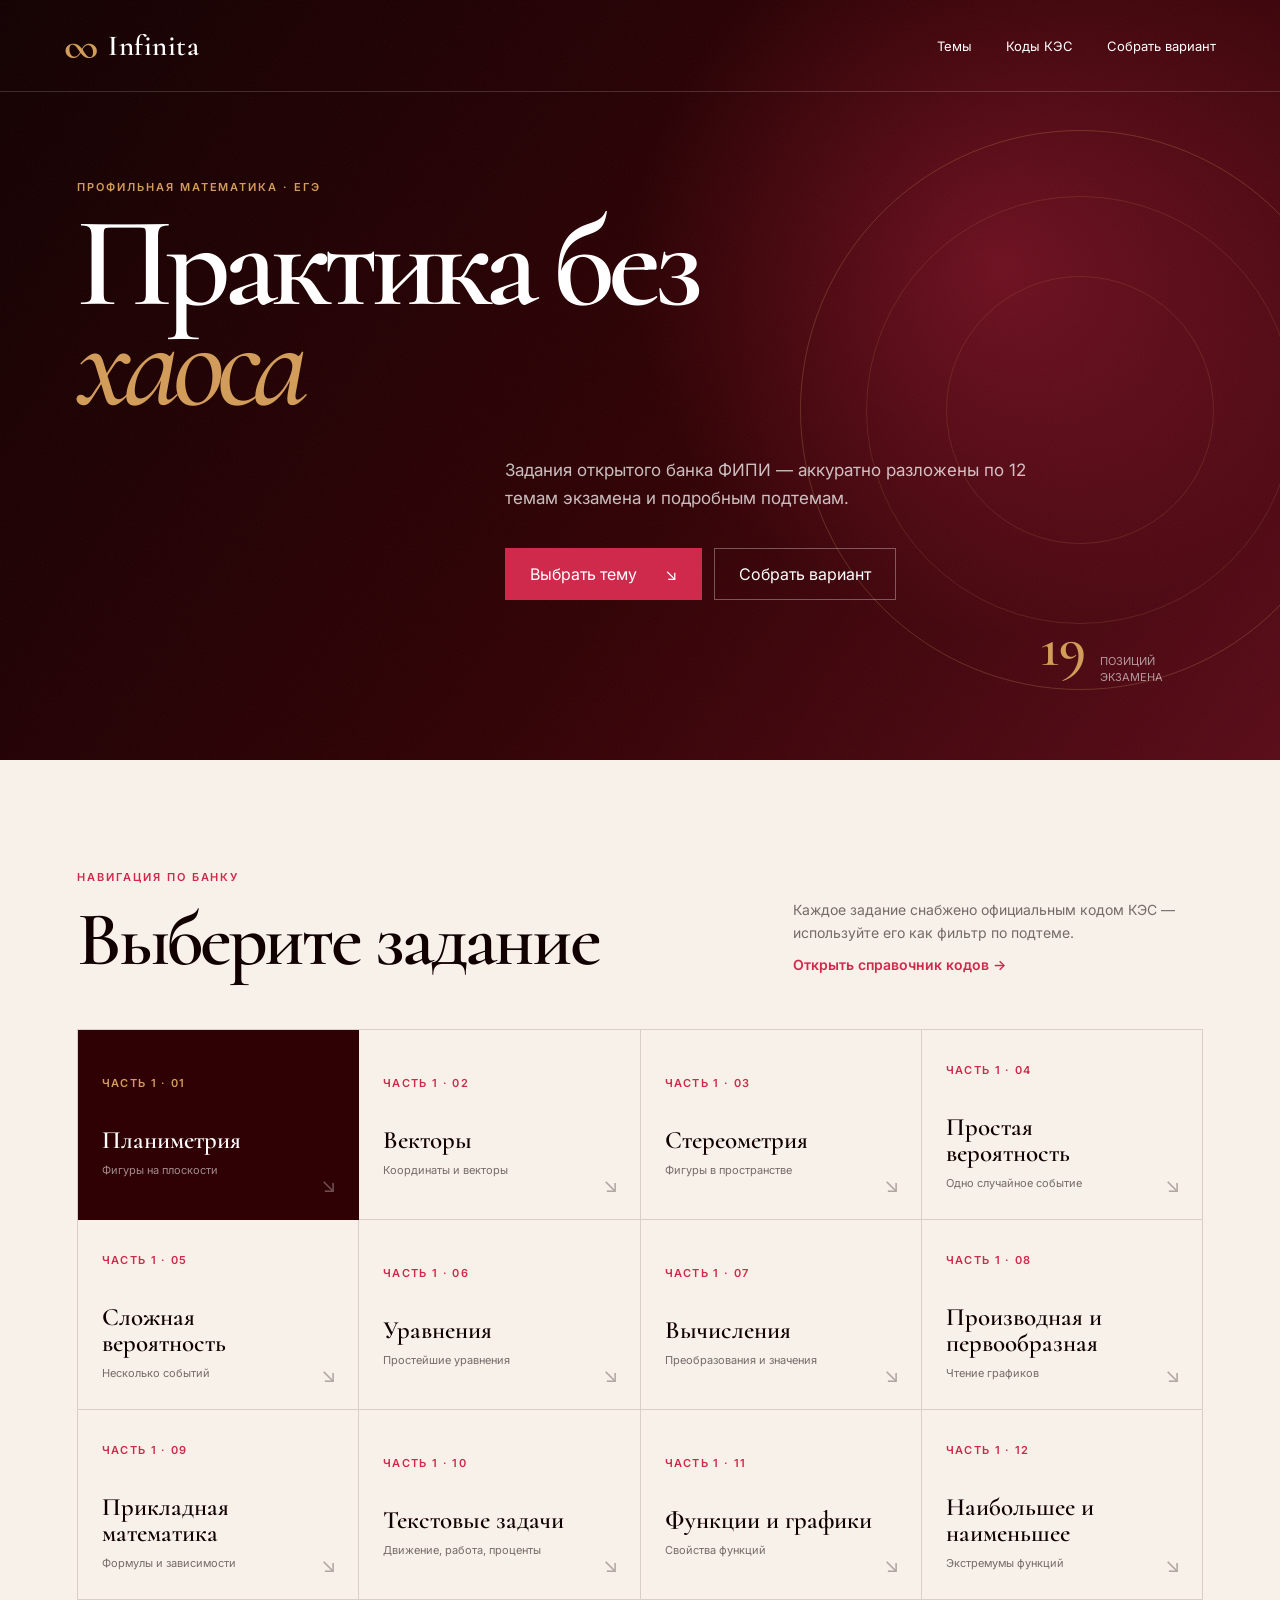
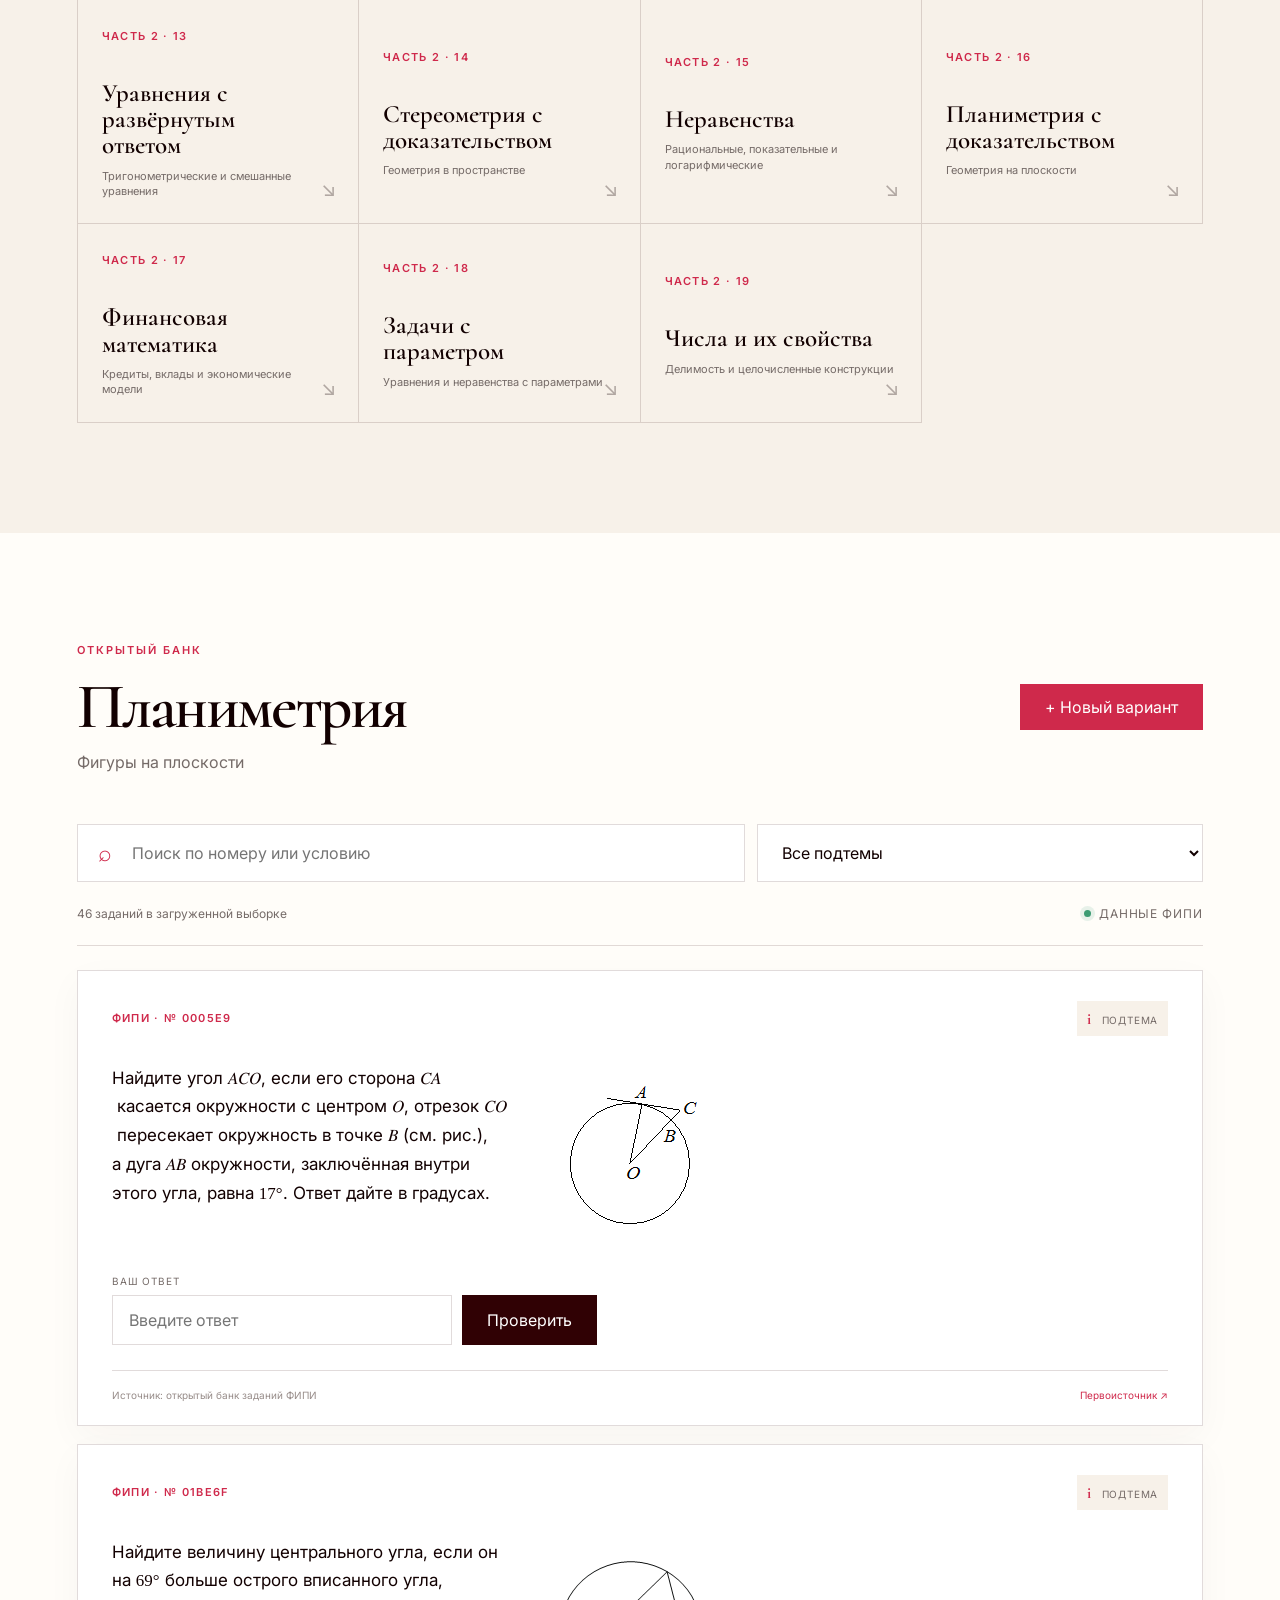
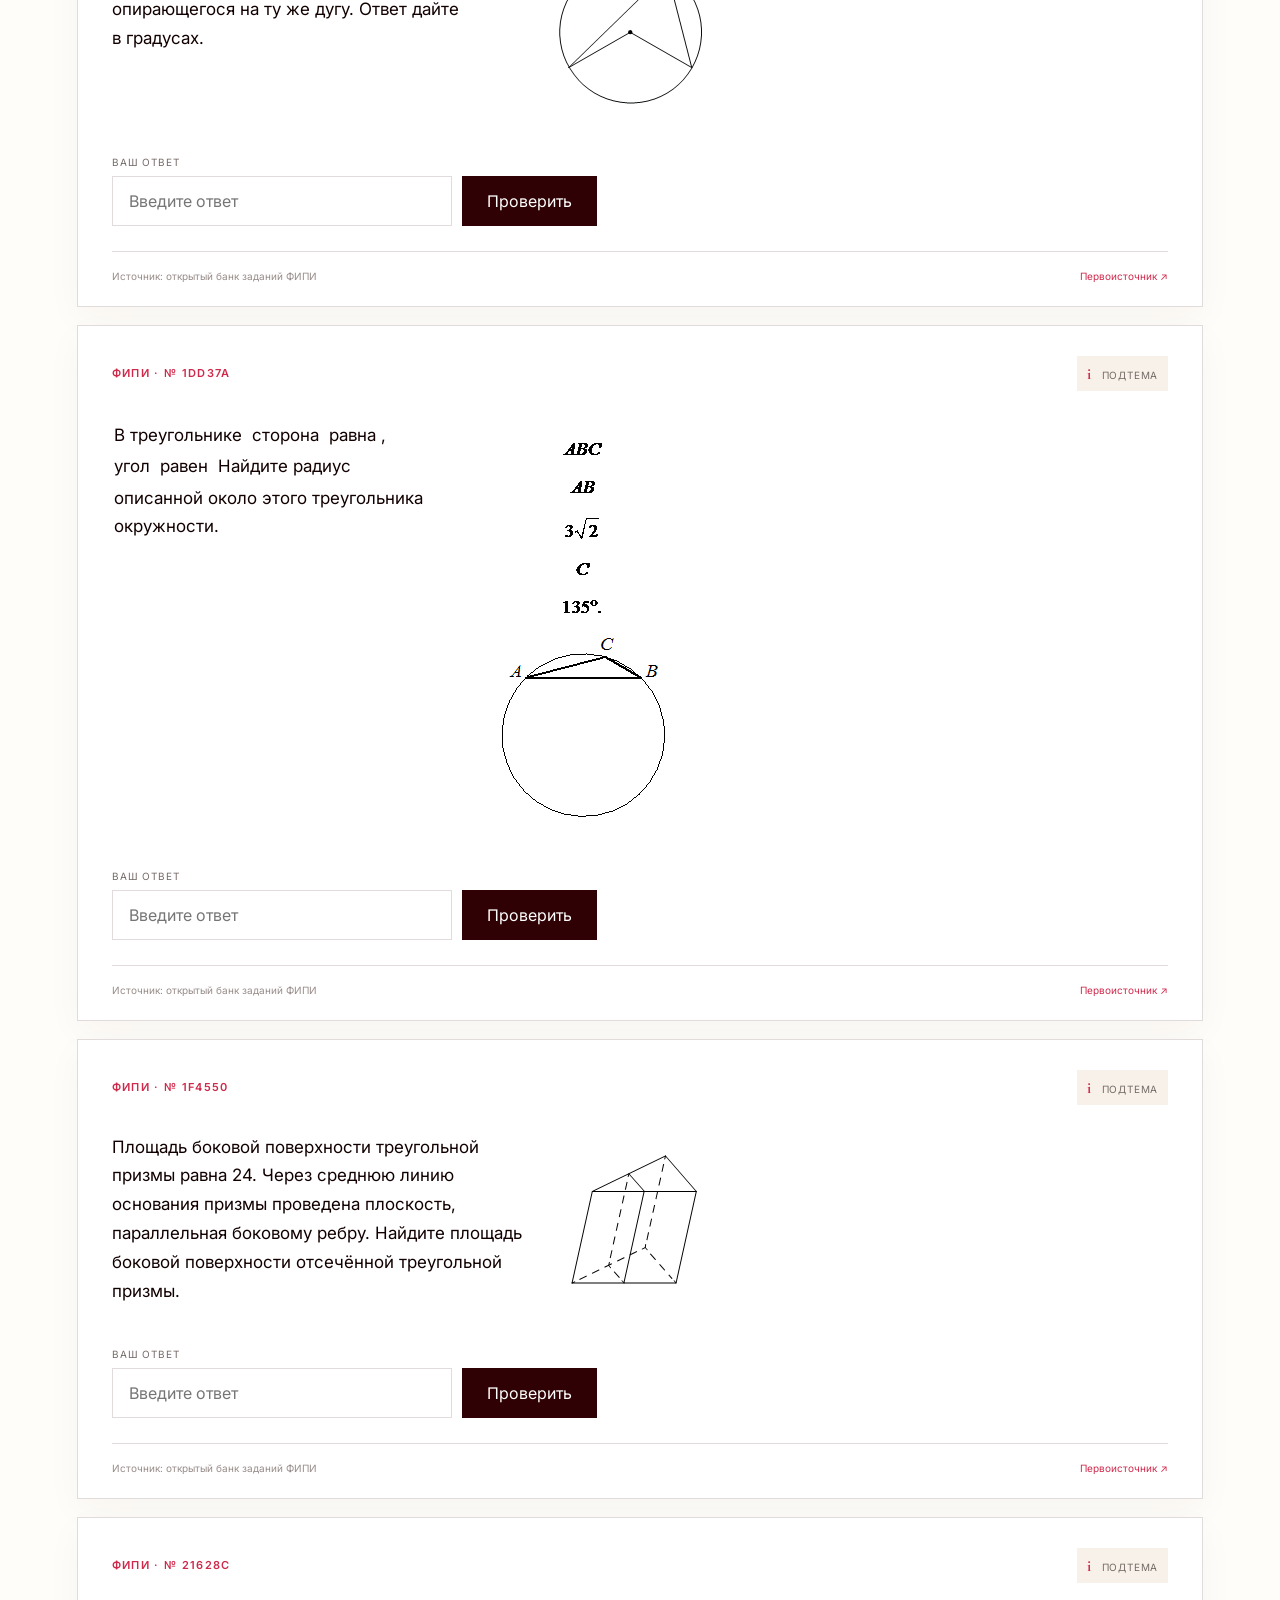
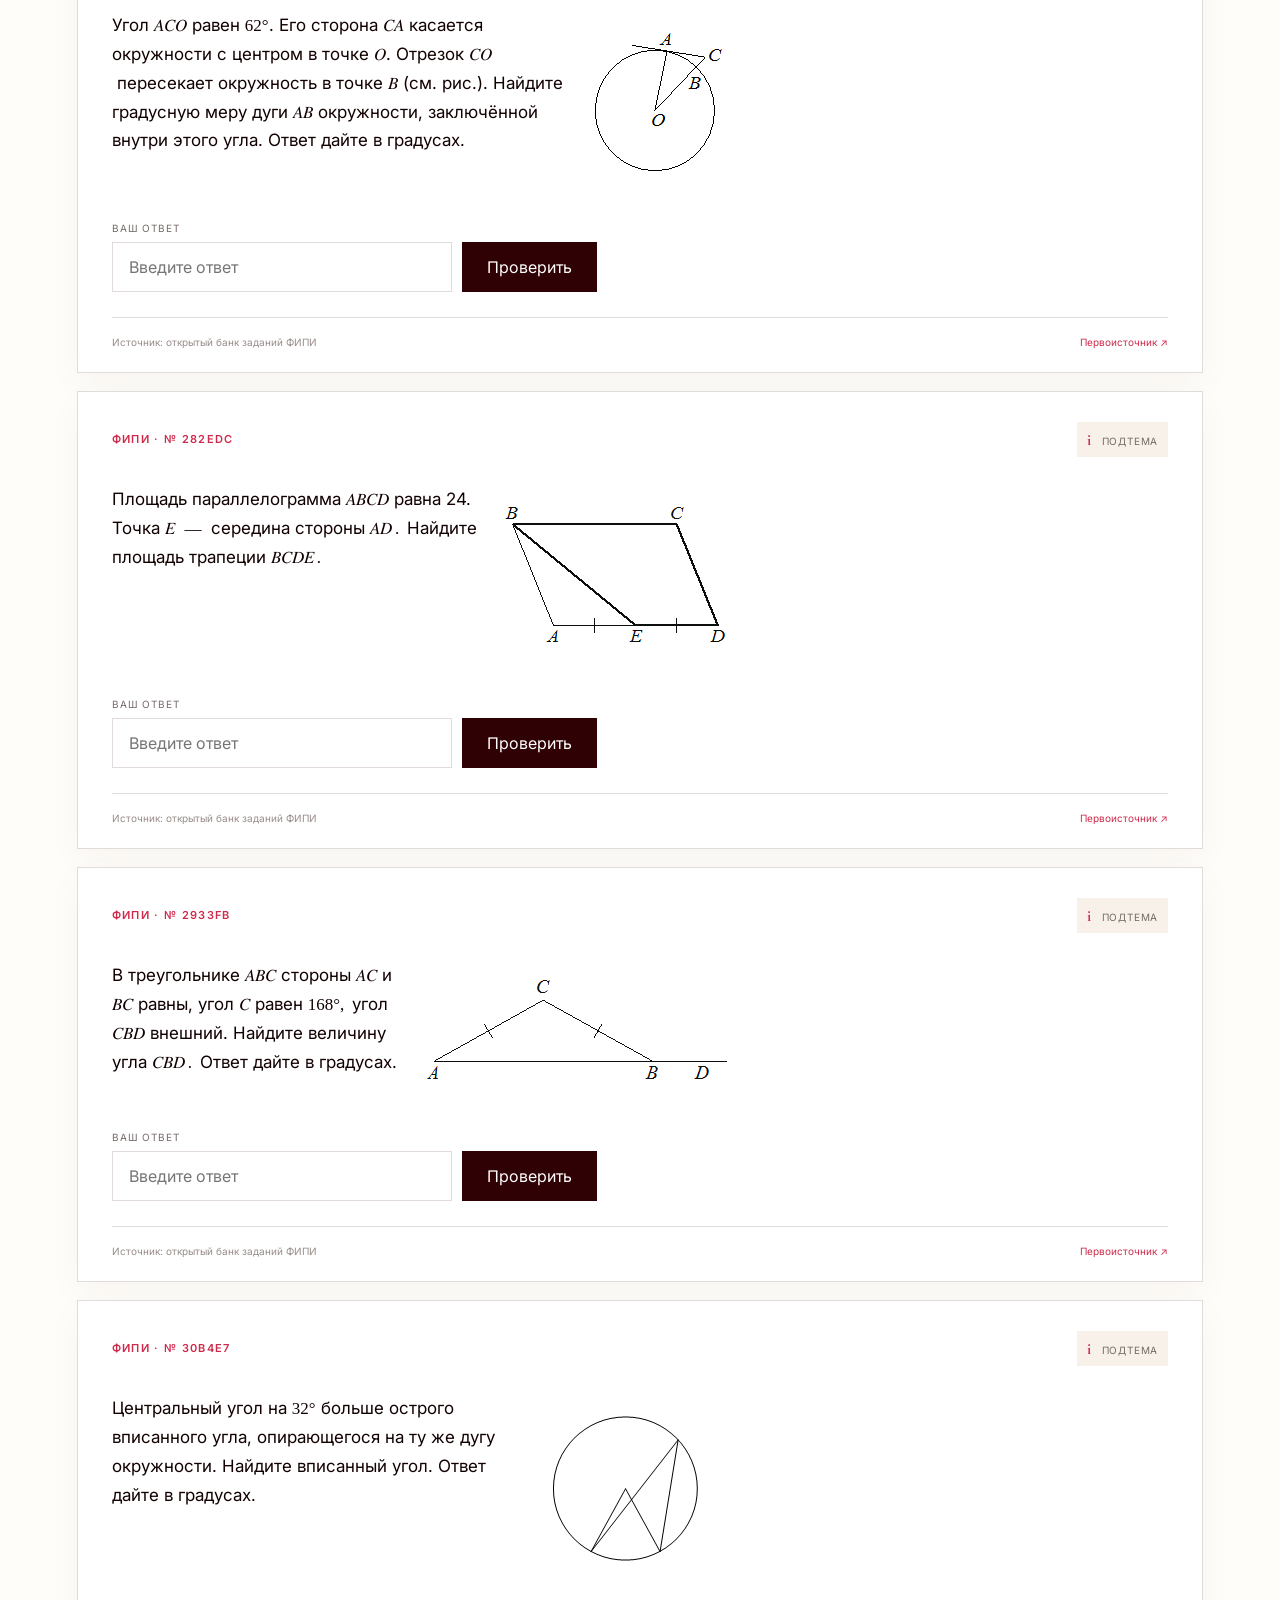
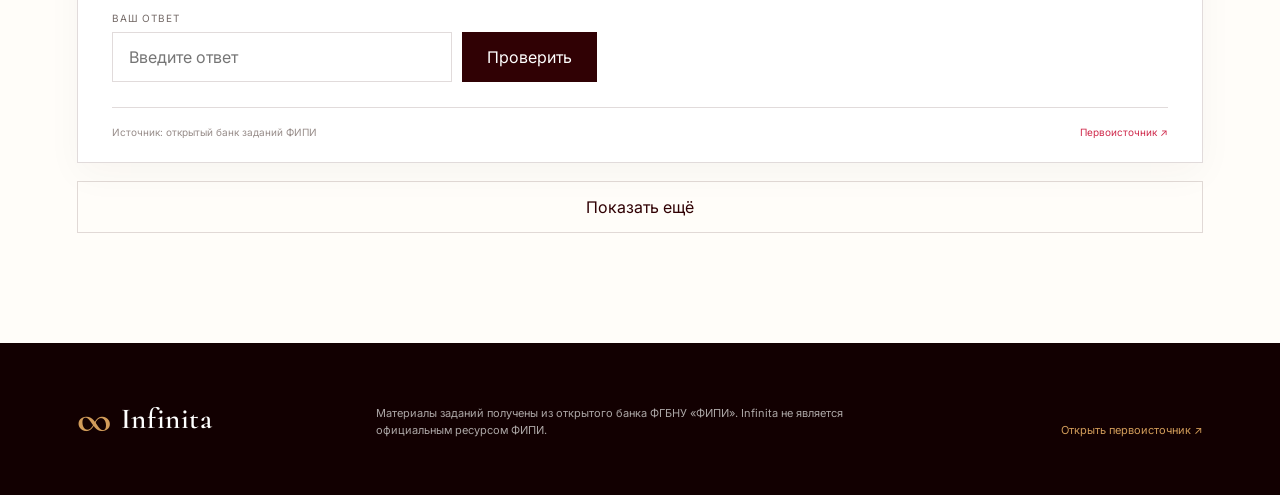
==== index.html @ dc445f71 "Publish complete FIPI bank page" ====
<!doctype html>
<html lang="ru">
<head>
  <meta charset="utf-8">
  <meta name="viewport" content="width=device-width, initial-scale=1">
  <meta name="description" content="Банк заданий ЕГЭ по профильной математике от Infinita">
  <title>Банк заданий ЕГЭ — Infinita</title>
  <link rel="preconnect" href="https://fonts.googleapis.com">
  <link rel="preconnect" href="https://fonts.gstatic.com" crossorigin>
  <link href="https://fonts.googleapis.com/css2?family=Cormorant:wght@500;600;700&family=Inter:wght@400;500;600&display=swap" rel="stylesheet">
  <link rel="stylesheet" href="styles.css">
</head>
<body>
  <header class="site-header">
    <a class="brand" href="https://infinita-school.ru/" aria-label="На главную Infinita">
      <span class="brand-mark">∞</span><span class="brand-name">Infinita</span>
    </a>
    <nav class="header-nav" aria-label="Основная навигация">
      <a href="#topics">Темы</a>
      <a href="taxonomy.html">Коды КЭС</a>
      <button class="text-button" data-open-variant>Собрать вариант</button>
    </nav>
  </header>

  <main>
    <section class="hero">
      <div class="hero-orbit" aria-hidden="true"></div>
      <p class="eyebrow">Профильная математика · ЕГЭ</p>
      <h1>Практика без<br><em>хаоса</em></h1>
      <p class="hero-lead">Задания открытого банка ФИПИ — аккуратно разложены по 12 темам экзамена и подробным подтемам.</p>
      <div class="hero-actions">
        <a class="button button-primary" href="#topics">Выбрать тему <span>↘</span></a>
        <button class="button button-secondary" data-open-variant>Собрать вариант</button>
      </div>
      <div class="hero-stat"><strong>19</strong><span>позиций экзамена</span></div>
    </section>

    <section class="topics-section" id="topics">
      <div class="section-heading">
        <div><p class="eyebrow">Навигация по банку</p><h2>Выберите задание</h2></div>
        <p>Каждое задание снабжено официальным кодом КЭС — используйте его как фильтр по подтеме.<br><a class="inline-link" href="taxonomy.html">Открыть справочник кодов →</a></p>
      </div>
      <div class="topic-grid" id="topicGrid" aria-label="Темы ЕГЭ"></div>
    </section>

    <section class="bank-section" id="bank">
      <div class="bank-heading">
        <div>
          <p class="eyebrow">Открытый банк</p>
          <h2 id="activeTopicTitle">Планиметрия</h2>
          <p id="activeTopicDescription">Фигуры на плоскости</p>
        </div>
        <button class="button button-primary compact" data-open-variant>+ Новый вариант</button>
      </div>
      <div class="filters">
        <label class="search-field"><span aria-hidden="true">⌕</span><input id="searchInput" type="search" placeholder="Поиск по номеру или условию" autocomplete="off"></label>
        <label class="select-field"><span class="sr-only">Подтема</span><select id="subtopicSelect"><option value="">Все подтемы</option></select></label>
      </div>
      <div class="result-bar"><span id="resultCount">Загружаем задания…</span><span class="live-dot">данные ФИПИ</span></div>
      <div class="task-list" id="taskList" aria-live="polite"></div>
      <button class="button load-more" id="loadMore" hidden>Показать ещё</button>
    </section>
  </main>

  <footer>
    <div class="brand footer-brand"><span class="brand-mark">∞</span><span class="brand-name">Infinita</span></div>
    <p>Материалы заданий получены из открытого банка ФГБНУ «ФИПИ». Infinita не является официальным ресурсом ФИПИ.</p>
    <a href="https://ege.fipi.ru/bank/index.php?proj=AC437B34557F88EA4115D2F374B0A07B" target="_blank" rel="noopener">Открыть первоисточник ↗</a>
  </footer>

  <dialog class="variant-dialog" id="variantDialog">
    <form method="dialog" class="dialog-card" id="variantForm">
      <div class="dialog-head"><div><p class="eyebrow">Конструктор</p><h2>Случайный вариант</h2></div><button class="close-button" value="cancel" aria-label="Закрыть">×</button></div>
      <p class="dialog-intro">Укажите, сколько заданий взять из каждой темы. Ноль — пропустить тему.</p>
      <div class="variant-counts" id="variantCounts"></div>
      <div class="variant-total"><span>Всего заданий</span><strong id="variantTotal">12</strong></div>
      <button class="button button-primary wide" id="generateVariant" value="none">Собрать случайный вариант</button>
    </form>
  </dialog>

  <dialog class="variant-results" id="variantResults">
    <div class="results-card">
      <div class="dialog-head"><div><p class="eyebrow">Готово</p><h2>Ваш вариант</h2></div><button class="close-button" data-close-results aria-label="Закрыть">×</button></div>
      <div class="export-actions"><button class="button button-primary" id="downloadHtml">Скачать HTML</button><button class="button print-button" id="printVariant">Печать / PDF</button></div>
      <div id="variantWarnings"></div><div id="variantTaskList"></div>
    </div>
  </dialog>

  <template id="taskTemplate">
    <article class="task-card">
      <div class="task-meta"><span class="task-number"></span><button class="info-chip" type="button" aria-expanded="false">i <span>Подтема</span></button></div>
      <div class="task-info" hidden></div>
      <div class="task-content"></div>
      <form class="answer-form">
        <label><span>Ваш ответ</span><input name="answer" inputmode="decimal" autocomplete="off" placeholder="Введите ответ"></label>
        <button class="button check-button" type="submit">Проверить</button>
        <output class="answer-status" aria-live="polite"></output>
      </form>
      <div class="source-line"><span>Источник: открытый банк заданий ФИПИ</span><a target="_blank" rel="noopener">Первоисточник ↗</a></div>
    </article>
  </template>
  <script src="app.js" defer></script>
</body>
</html>
---- styles.css ----
:root {
  --ink: #120001;
  --wine: #300104;
  --red: #cf294b;
  --red-dark: #a91837;
  --gold: #d29c5a;
  --cream: #f7f1e9;
  --paper: #fffdf9;
  --muted: #756b68;
  --line: rgba(48, 1, 4, .14);
  --success: #267554;
  --error: #bd2744;
  --display: "Cormorant", Georgia, serif;
  --sans: "Inter", Arial, sans-serif;
}

* { box-sizing: border-box; }
html { scroll-behavior: smooth; }
body { margin: 0; color: var(--ink); background: var(--paper); font-family: var(--sans); }
button, input, select { font: inherit; }
button, a { -webkit-tap-highlight-color: transparent; }
a { color: inherit; }

.site-header {
  position: absolute; z-index: 5; top: 0; left: 0; width: 100%; height: 92px;
  padding: 0 max(5vw, 28px); display: flex; align-items: center; justify-content: space-between;
  color: white; border-bottom: 1px solid rgba(255,255,255,.16);
}
.brand { display: inline-flex; align-items: center; gap: 10px; text-decoration: none; }
.brand-mark { color: var(--gold); font: 600 42px/1 var(--display); }
.brand-name { font: 600 29px/1 var(--display); letter-spacing: .02em; }
.header-nav { display: flex; align-items: center; gap: 34px; font-size: 13px; }
.header-nav a, .text-button { color: inherit; text-decoration: none; }
.text-button { padding: 0; border: 0; background: transparent; cursor: pointer; }

.hero {
  min-height: 760px; padding: 180px max(6vw, 30px) 90px; position: relative; overflow: hidden;
  color: white; background:
    radial-gradient(circle at 78% 35%, rgba(207,41,75,.35), transparent 33%),
    linear-gradient(125deg, #120001 0%, #300104 55%, #590b18 100%);
}
.hero::after { content: ""; position: absolute; inset: 0; opacity: .08; pointer-events: none; background-image: url("data:image/svg+xml,%3Csvg xmlns='http://www.w3.org/2000/svg' width='130' height='130' viewBox='0 0 130 130'%3E%3Cfilter id='n'%3E%3CfeTurbulence type='fractalNoise' baseFrequency='.8' numOctaves='4' stitchTiles='stitch'/%3E%3C/filter%3E%3Crect width='100%25' height='100%25' filter='url(%23n)' opacity='.5'/%3E%3C/svg%3E"); }
.hero > * { position: relative; z-index: 2; }
.eyebrow { margin: 0 0 20px; color: var(--red); font-size: 11px; font-weight: 600; letter-spacing: .18em; text-transform: uppercase; }
.hero .eyebrow { color: var(--gold); }
.hero h1 { max-width: 780px; margin: 0; font: 600 clamp(76px, 10vw, 146px)/.78 var(--display); letter-spacing: -.055em; }
.hero h1 em { color: var(--gold); font-weight: 500; }
.hero-lead { max-width: 560px; margin: 42px 0 0 38%; font-size: 17px; line-height: 1.65; color: rgba(255,255,255,.74); }
.hero-actions { margin: 36px 0 0 38%; display: flex; flex-wrap: wrap; gap: 12px; }
.button { min-height: 52px; padding: 0 24px; border: 1px solid transparent; display: inline-flex; align-items: center; justify-content: center; gap: 28px; text-decoration: none; cursor: pointer; transition: .2s ease; }
.button-primary { color: white; background: var(--red); }
.button-primary:hover { background: var(--red-dark); transform: translateY(-1px); }
.button-secondary { color: white; background: transparent; border-color: rgba(255,255,255,.32); }
.button-secondary:hover { border-color: white; }
.hero-stat { position: absolute; right: 7vw; bottom: 75px; display: flex; align-items: baseline; gap: 14px; }
.hero-stat strong { color: var(--gold); font: 600 58px/1 var(--display); }
.hero-stat span { max-width: 90px; color: rgba(255,255,255,.58); font-size: 11px; line-height: 1.4; text-transform: uppercase; }
.hero-orbit { position: absolute; z-index: 1; width: 560px; height: 560px; right: -80px; top: 130px; border: 1px solid rgba(210,156,90,.26); border-radius: 50%; }
.hero-orbit::before, .hero-orbit::after { content: ""; position: absolute; border: 1px solid rgba(210,156,90,.16); border-radius: 50%; }
.hero-orbit::before { inset: 65px; }.hero-orbit::after { inset: 145px; }

.topics-section, .bank-section { padding: 110px max(6vw, 30px); }
.topics-section { background: var(--cream); }
.section-heading, .bank-heading { display: flex; justify-content: space-between; align-items: end; gap: 30px; margin-bottom: 52px; }
h2 { margin: 0; font: 600 clamp(48px, 6vw, 82px)/.95 var(--display); letter-spacing: -.04em; }
.section-heading > p { max-width: 410px; margin: 0; color: var(--muted); font-size: 14px; line-height: 1.7; }
.inline-link { display: inline-block; margin-top: 8px; color: var(--red); text-decoration: none; font-weight: 600; }
.topic-grid { display: grid; grid-template-columns: repeat(4, 1fr); border-top: 1px solid var(--line); border-left: 1px solid var(--line); }
.topic-card { min-height: 190px; padding: 24px; position: relative; text-align: left; color: var(--ink); background: transparent; border: 0; border-right: 1px solid var(--line); border-bottom: 1px solid var(--line); cursor: pointer; transition: .25s ease; }
.topic-card:hover, .topic-card.active { color: white; background: var(--wine); }
.topic-index { color: var(--red); font-size: 11px; font-weight: 600; letter-spacing: .12em; }
.topic-card.active .topic-index, .topic-card:hover .topic-index { color: var(--gold); }
.topic-card h3 { max-width: 210px; margin: 36px 0 10px; font: 600 25px/1.05 var(--display); }
.topic-card p { margin: 0; color: var(--muted); font-size: 11px; line-height: 1.4; }
.topic-card.active p, .topic-card:hover p { color: rgba(255,255,255,.55); }
.topic-arrow { position: absolute; right: 22px; bottom: 22px; font-size: 20px; opacity: .3; }

.bank-section { background: var(--paper); }
.bank-heading { align-items: center; }
.bank-heading h2 { font-size: clamp(46px, 5vw, 70px); }
.bank-heading > div > p:last-child { margin: 14px 0 0; color: var(--muted); }
.compact { min-height: 46px; }
.filters { display: grid; grid-template-columns: 1.5fr 1fr; gap: 12px; }
.search-field, .select-field { height: 58px; display: flex; align-items: center; border: 1px solid var(--line); background: white; }
.search-field span { padding-left: 20px; color: var(--red); font-size: 23px; }
.search-field input, .select-field select { width: 100%; height: 100%; padding: 0 20px; color: var(--ink); background: transparent; border: 0; outline: 0; }
.select-field select { cursor: pointer; }
.result-bar { min-height: 64px; display: flex; align-items: center; justify-content: space-between; color: var(--muted); font-size: 12px; border-bottom: 1px solid var(--line); }
.live-dot { display: flex; align-items: center; gap: 8px; text-transform: uppercase; letter-spacing: .08em; }
.live-dot::before { content: ""; width: 7px; height: 7px; border-radius: 50%; background: #3c9b72; box-shadow: 0 0 0 4px rgba(60,155,114,.12); }
.task-list { display: grid; gap: 18px; padding-top: 24px; }
.task-card { padding: 30px 34px 24px; background: white; border: 1px solid var(--line); box-shadow: 0 12px 35px rgba(48,1,4,.035); }
.task-meta { display: flex; justify-content: space-between; align-items: center; margin-bottom: 28px; }
.task-number { color: var(--red); font-size: 11px; font-weight: 600; letter-spacing: .12em; text-transform: uppercase; }
.info-chip { padding: 7px 10px; color: var(--muted); background: var(--cream); border: 0; cursor: pointer; }
.info-chip:first-letter { color: var(--red); font-family: var(--display); font-weight: 700; }
.info-chip span { margin-left: 7px; font-size: 10px; text-transform: uppercase; letter-spacing: .08em; }
.task-info { margin: -14px 0 24px; padding: 13px 16px; color: var(--wine); background: #f8eee9; font-size: 12px; }
.task-content { max-width: 900px; overflow-x: auto; font-family: var(--sans); font-size: 17px; line-height: 1.7; }
.task-content p { margin: 0 0 12px; }
.task-content table { max-width: 100% !important; background: transparent !important; border: 0 !important; }
.task-content td { background: transparent !important; }
.task-content img, .task-image { display: block; max-width: 100%; height: auto; margin: 18px auto; }
.answer-form { margin-top: 30px; display: grid; grid-template-columns: minmax(200px, 340px) auto 1fr; align-items: end; gap: 10px; }
.answer-form label span { display: block; margin-bottom: 8px; color: var(--muted); font-size: 10px; letter-spacing: .09em; text-transform: uppercase; }
.answer-form input { width: 100%; height: 50px; padding: 0 16px; border: 1px solid var(--line); outline: 0; }
.answer-form input:focus { border-color: var(--red); box-shadow: 0 0 0 3px rgba(207,41,75,.08); }
.check-button { min-height: 50px; color: white; background: var(--wine); }
.check-button:hover { background: var(--red); }
.check-button:disabled { opacity: .55; cursor: wait; }
.answer-status { min-height: 50px; padding: 0 16px; display: flex; align-items: center; font-size: 13px; }
.answer-status.correct { color: var(--success); background: rgba(38,117,84,.09); }
.answer-status.wrong { color: var(--error); background: rgba(189,39,68,.08); }
.detailed-answer-note { display: block; padding: 18px 20px; color: var(--muted); background: var(--cream); border-left: 3px solid var(--gold); }
.detailed-answer-note p { margin: 0; line-height: 1.6; }
.source-line { margin-top: 25px; padding-top: 18px; display: flex; justify-content: space-between; gap: 15px; color: #978c89; font-size: 10px; border-top: 1px solid var(--line); }
.source-line a { color: var(--red); text-decoration: none; }
.load-more { width: 100%; margin-top: 18px; color: var(--wine); background: transparent; border-color: var(--line); }
.skeleton { height: 300px; position: relative; overflow: hidden; background: #f5f0eb; border: 1px solid var(--line); }
.skeleton::after { content: ""; position: absolute; inset: 0; transform: translateX(-100%); background: linear-gradient(90deg, transparent, rgba(255,255,255,.75), transparent); animation: shine 1.25s infinite; }
@keyframes shine { to { transform: translateX(100%); } }
.error-box { padding: 28px; color: var(--error); background: rgba(189,39,68,.07); border: 1px solid rgba(189,39,68,.18); }

footer { padding: 55px max(6vw, 30px); display: grid; grid-template-columns: 1fr 2fr 1fr; align-items: end; gap: 35px; color: rgba(255,255,255,.65); background: var(--ink); font-size: 11px; line-height: 1.6; }
.footer-brand { color: white; } footer p { max-width: 560px; margin: 0; } footer > a { justify-self: end; color: var(--gold); text-decoration: none; }

dialog { width: 100%; height: 100%; max-width: none; max-height: none; padding: 0; border: 0; background: rgba(18,0,1,.76); }
dialog::backdrop { background: rgba(18,0,1,.76); }
.dialog-card, .results-card { width: min(760px, 100%); min-height: 100%; margin-left: auto; padding: 58px; overflow: auto; background: var(--paper); }
.dialog-head { display: flex; justify-content: space-between; gap: 20px; }
.dialog-head h2 { font-size: 54px; }
.close-button { width: 44px; height: 44px; color: var(--ink); background: transparent; border: 1px solid var(--line); font-size: 27px; cursor: pointer; }
.dialog-intro { color: var(--muted); line-height: 1.6; }
.variant-counts { margin: 34px 0; border-top: 1px solid var(--line); }
.count-row { min-height: 62px; display: flex; align-items: center; justify-content: space-between; gap: 20px; border-bottom: 1px solid var(--line); }
.count-row label { display: flex; align-items: center; gap: 14px; }
.count-row small { color: var(--red); }
.stepper { display: flex; align-items: center; }
.stepper button { width: 36px; height: 36px; color: var(--red); background: transparent; border: 1px solid var(--line); cursor: pointer; }
.stepper input { width: 45px; height: 36px; text-align: center; border: 0; background: transparent; }
.variant-total { margin: 25px 0; display: flex; justify-content: space-between; align-items: baseline; }
.variant-total strong { color: var(--red); font: 600 42px/1 var(--display); }
.wide { width: 100%; }.variant-results .results-card { width: min(1000px, 100%); }
#variantTaskList { display: grid; gap: 16px; margin-top: 35px; }
.variant-group-title { margin: 30px 0 8px; color: var(--red); font: 600 28px/1 var(--display); }
.export-actions { margin: 28px 0 8px; display: flex; flex-wrap: wrap; gap: 10px; }
.print-button { color: var(--wine); background: transparent; border-color: var(--line); }
.warning { margin-top: 18px; padding: 12px; color: #8b6128; background: #fff5df; }
.embed-mode .site-header, .embed-mode footer { display: none; }
.embed-mode .hero { min-height: 630px; padding-top: 105px; }
.sr-only { position: absolute; width: 1px; height: 1px; padding: 0; margin: -1px; overflow: hidden; clip: rect(0,0,0,0); white-space: nowrap; border: 0; }

@media (max-width: 900px) {
  .topic-grid { grid-template-columns: repeat(3, 1fr); }
  .hero-lead, .hero-actions { margin-left: 15%; }
  footer { grid-template-columns: 1fr; } footer > a { justify-self: start; }
}
@media (max-width: 640px) {
  .site-header { height: 72px; padding: 0 20px; }.header-nav a { display: none; }
  .hero { min-height: 700px; padding: 145px 22px 70px; }.hero h1 { font-size: 74px; }.hero-lead, .hero-actions { margin-left: 0; }.hero-stat { right: 22px; bottom: 35px; }
  .topics-section, .bank-section { padding: 75px 20px; }.section-heading, .bank-heading { display: block; }.section-heading > p { margin-top: 22px; }.bank-heading .button { margin-top: 25px; }
  .topic-grid { grid-template-columns: repeat(2, 1fr); }.topic-card { min-height: 165px; padding: 18px; }.topic-card h3 { margin-top: 26px; font-size: 20px; }
  .filters { grid-template-columns: 1fr; }.result-bar { align-items: flex-start; gap: 10px; padding: 18px 0; }
  .task-card { padding: 22px 18px; }.task-content { font-size: 15px; }.answer-form { grid-template-columns: 1fr; }.answer-status { min-height: 42px; }
  .source-line { flex-direction: column; }.dialog-card, .results-card { padding: 35px 20px; }.dialog-head h2 { font-size: 42px; }
}
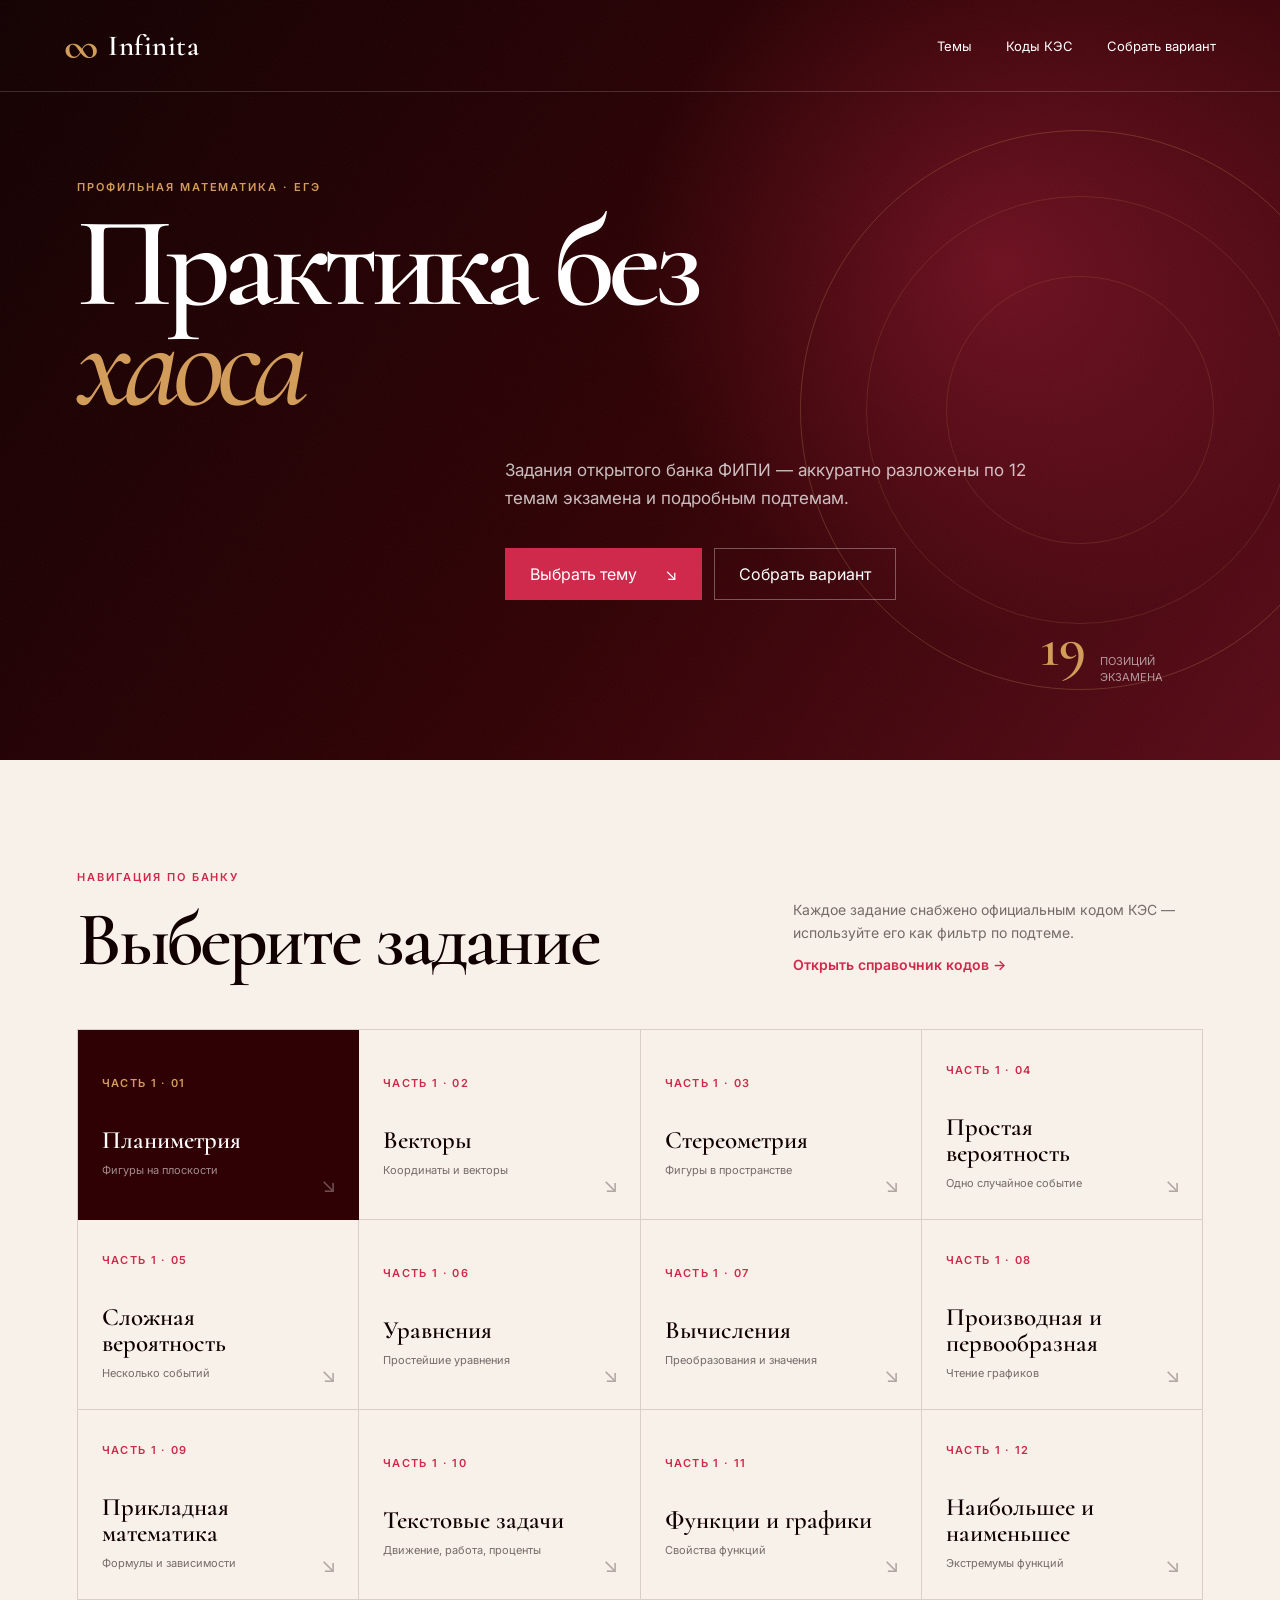
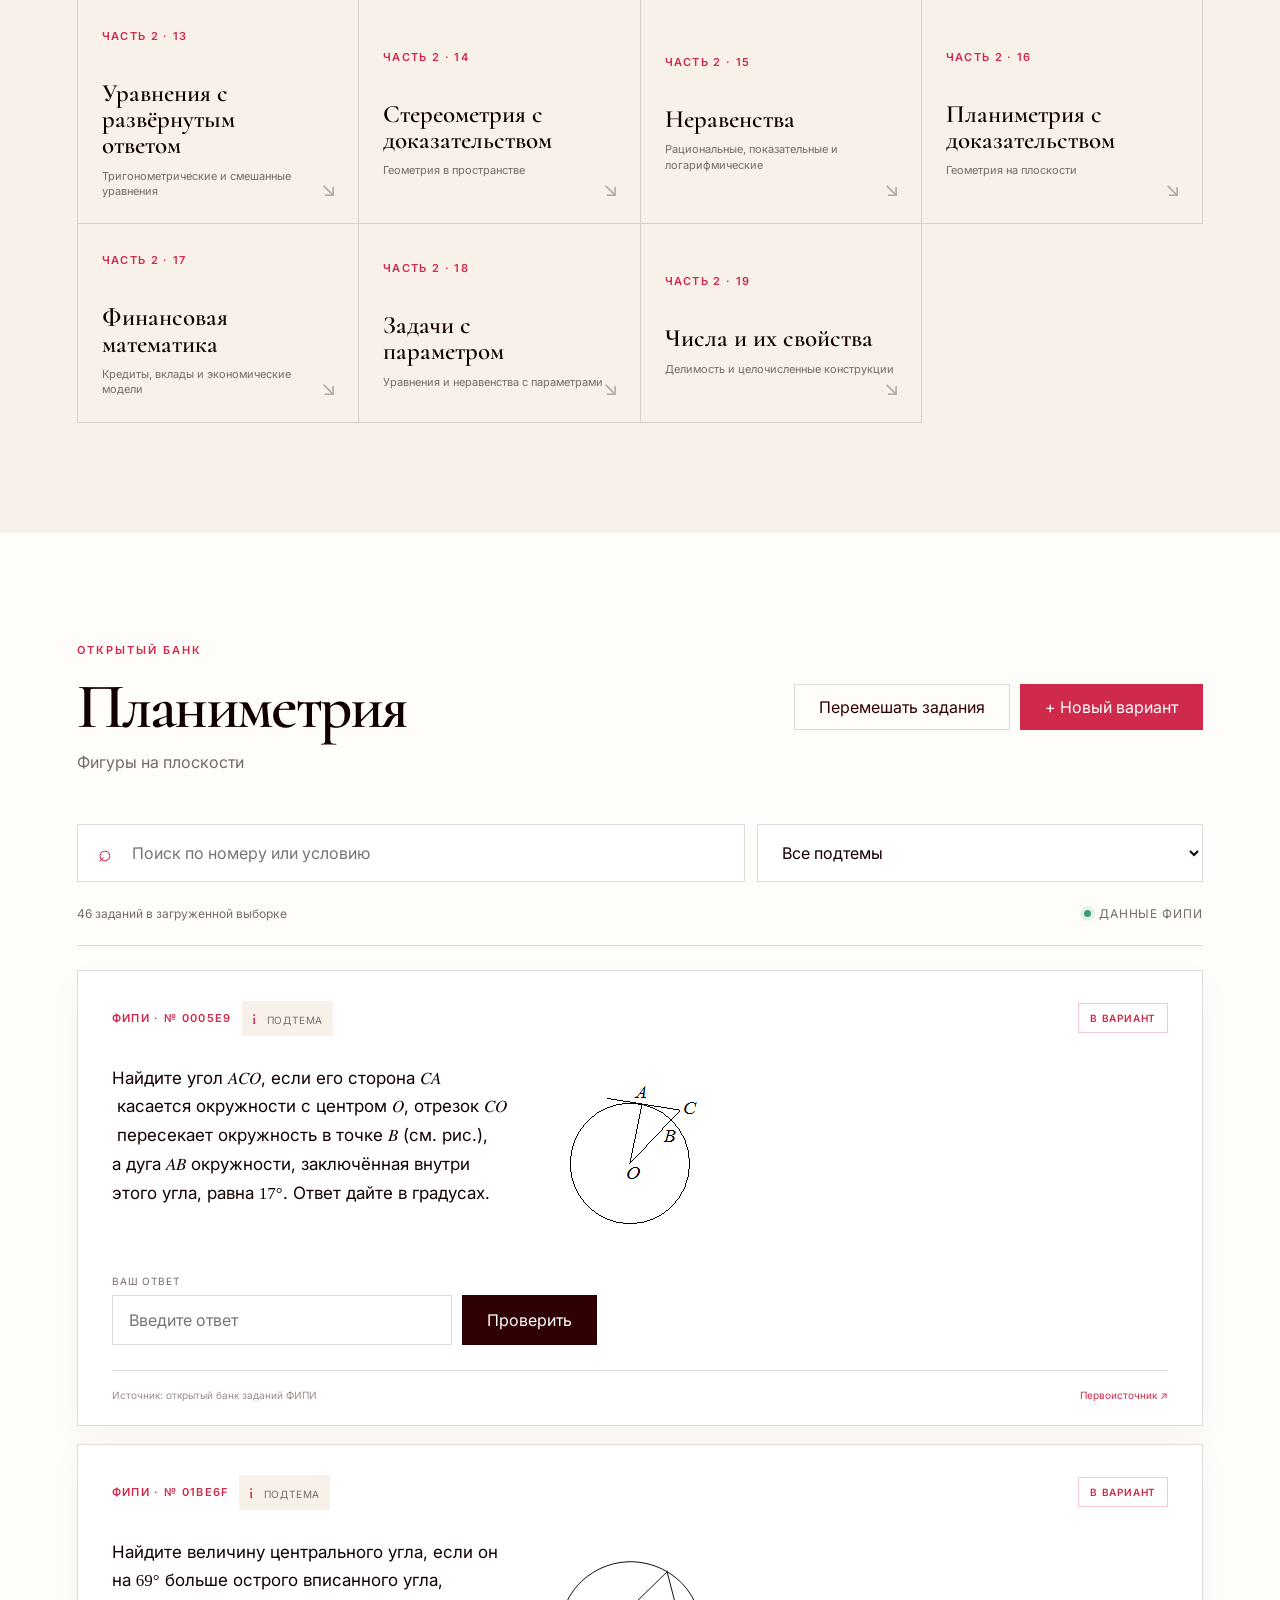
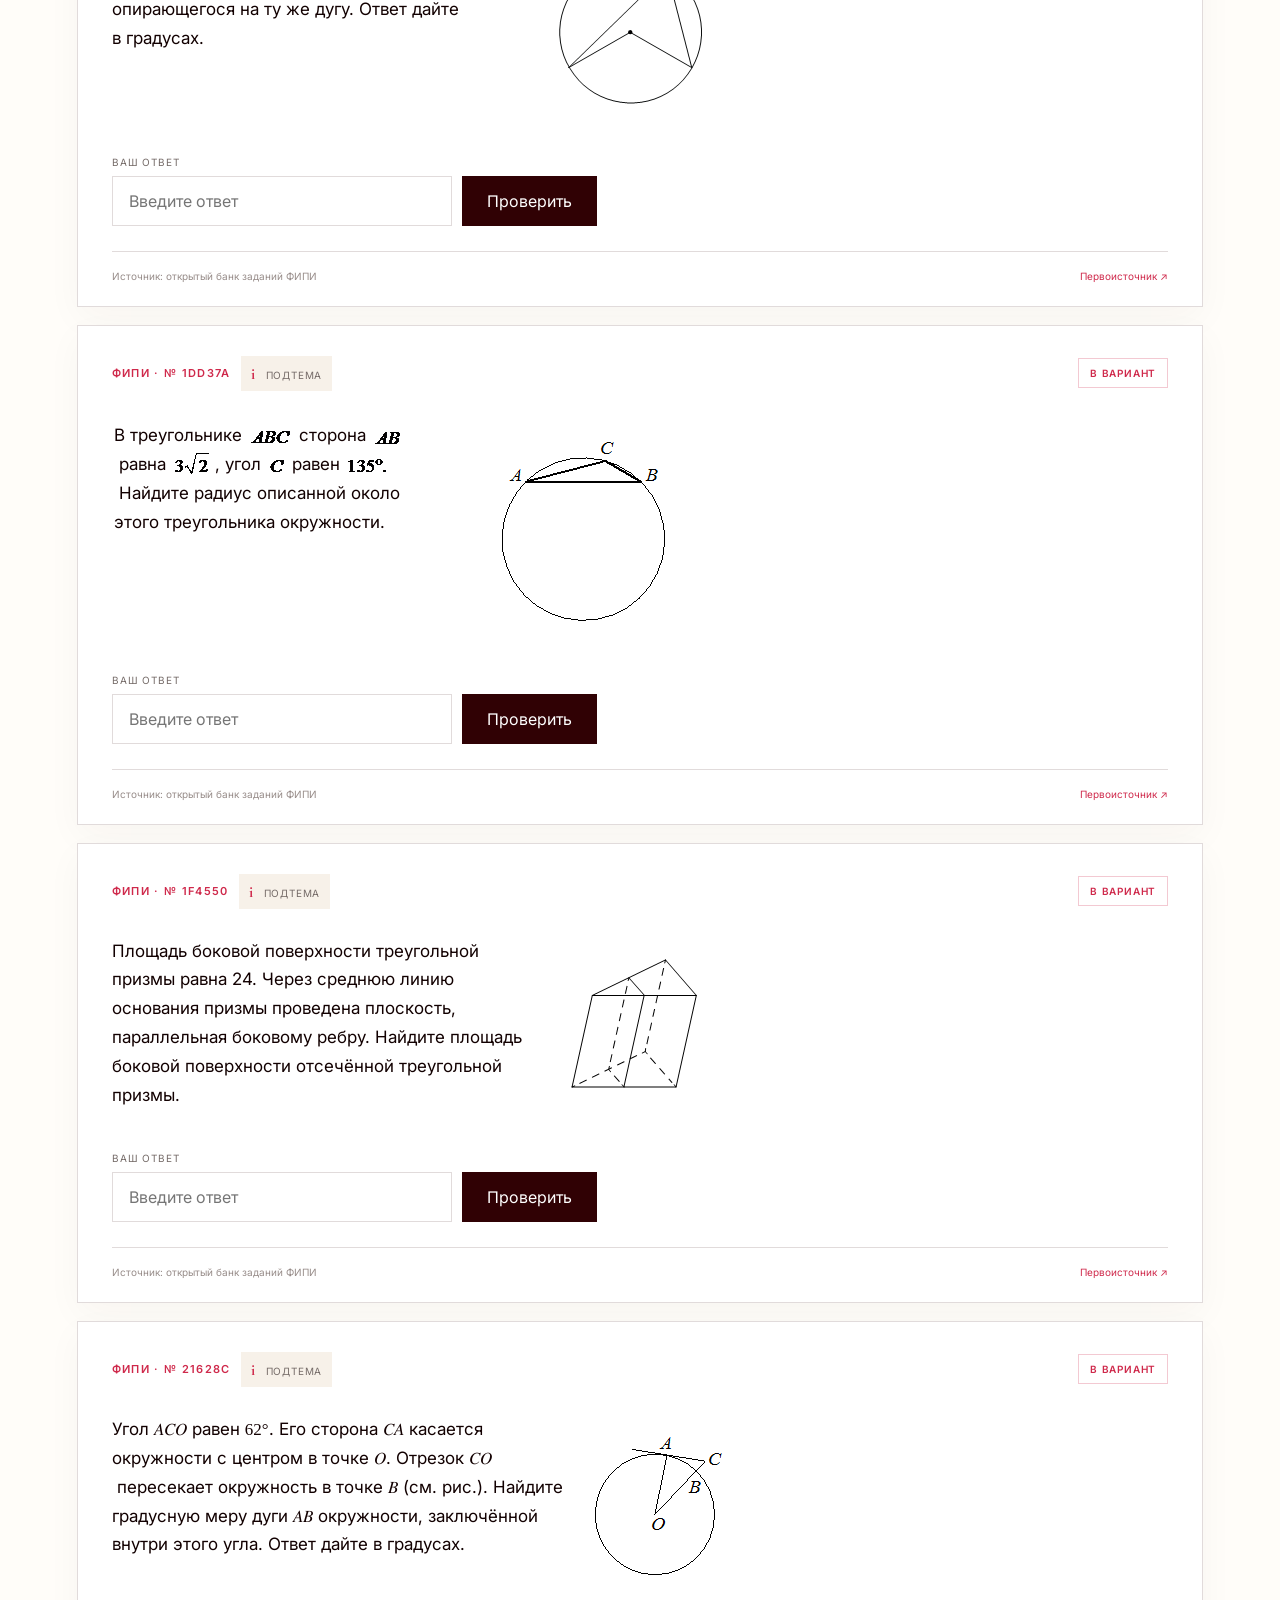
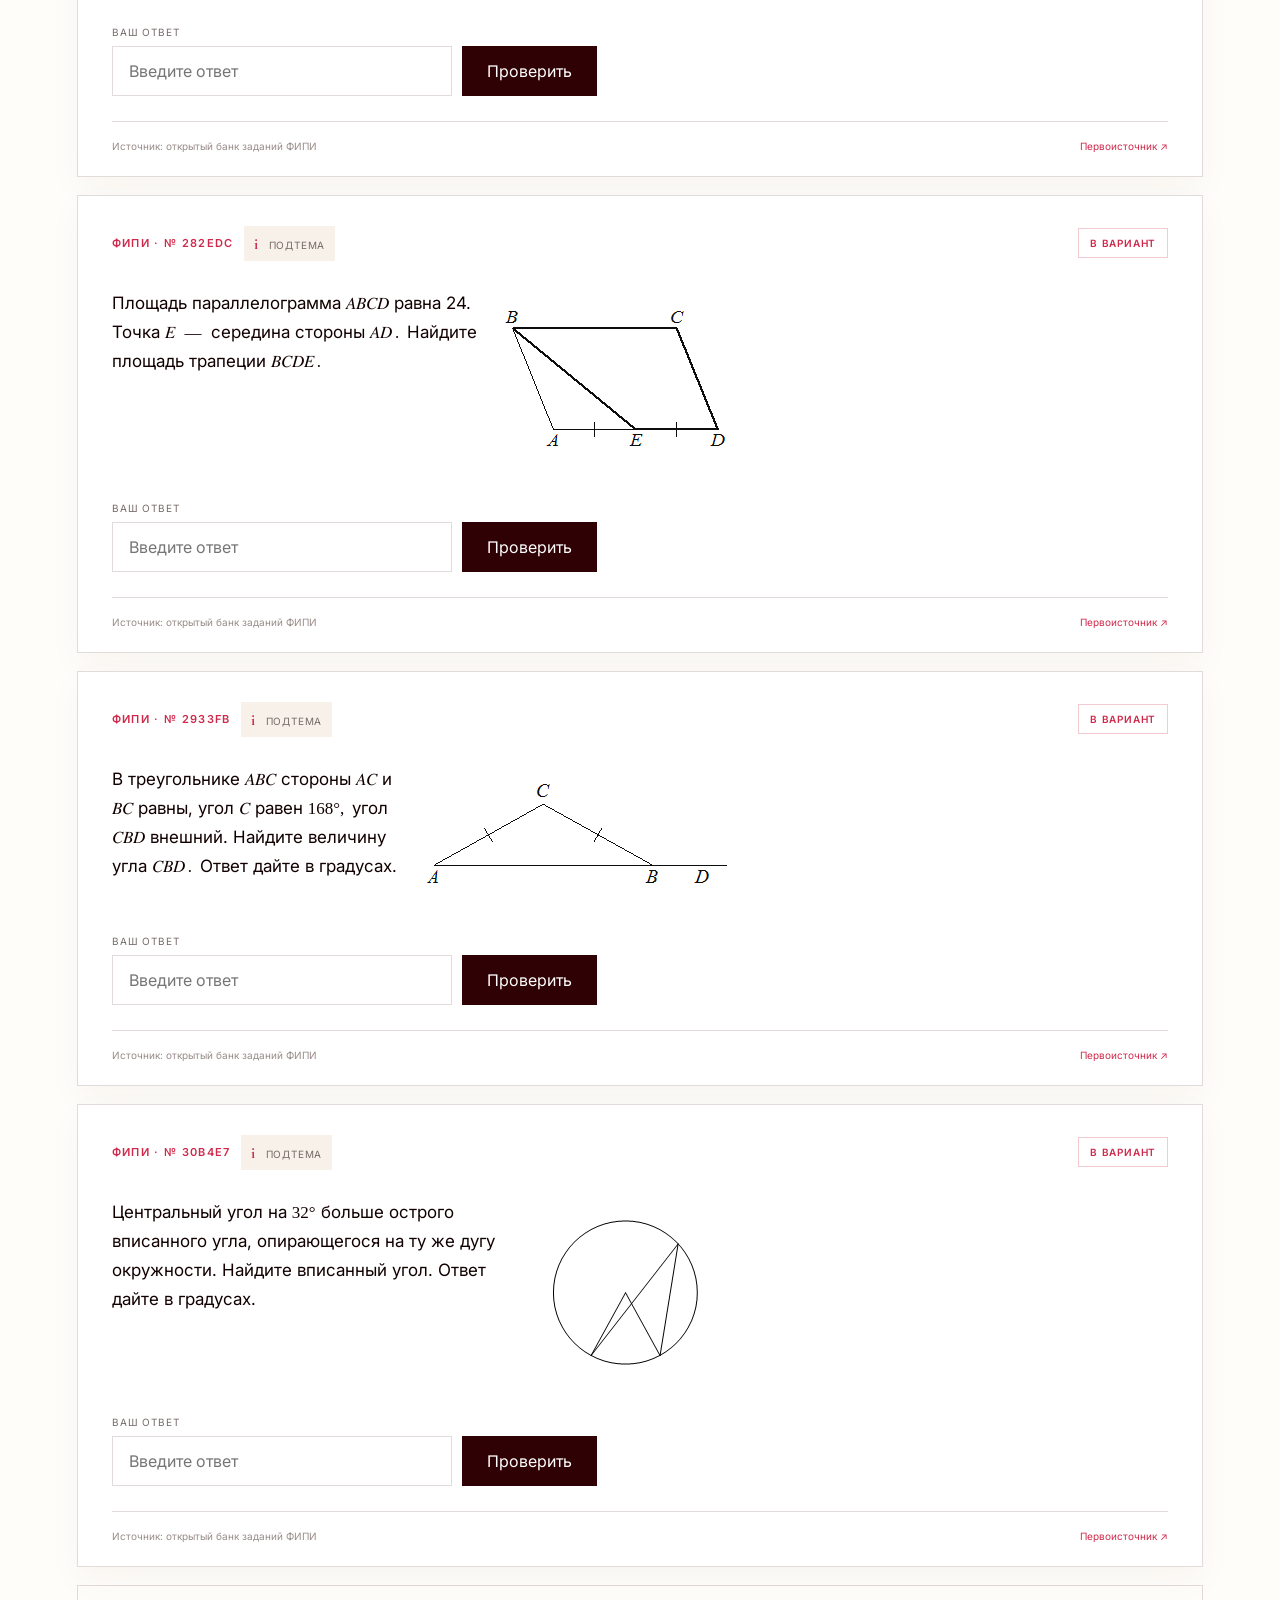
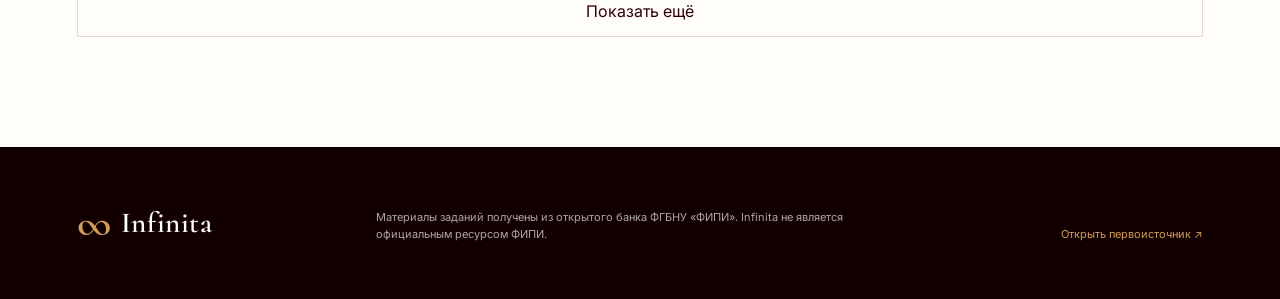
==== commit 6d18268d: "Add shuffle and manual variant selection" ====
--- a/index.html
+++ b/index.html
@@ -50,13 +50,23 @@
           <h2 id="activeTopicTitle">Планиметрия</h2>
           <p id="activeTopicDescription">Фигуры на плоскости</p>
         </div>
-        <button class="button button-primary compact" data-open-variant>+ Новый вариант</button>
+        <div class="bank-actions">
+          <button class="button print-button compact" id="shuffleTopic" type="button">Перемешать задания</button>
+          <button class="button button-primary compact" data-open-variant>+ Новый вариант</button>
+        </div>
       </div>
       <div class="filters">
         <label class="search-field"><span aria-hidden="true">⌕</span><input id="searchInput" type="search" placeholder="Поиск по номеру или условию" autocomplete="off"></label>
         <label class="select-field"><span class="sr-only">Подтема</span><select id="subtopicSelect"><option value="">Все подтемы</option></select></label>
       </div>
       <div class="result-bar"><span id="resultCount">Загружаем задания…</span><span class="live-dot">данные ФИПИ</span></div>
+      <div class="manual-variant-bar" id="manualVariantBar" hidden>
+        <span><strong id="manualVariantCount">0</strong> заданий выбрано в ручной вариант</span>
+        <div>
+          <button class="button button-primary compact" id="openManualVariant" type="button">Открыть вариант</button>
+          <button class="button print-button compact" id="clearManualVariant" type="button">Очистить</button>
+        </div>
+      </div>
       <div class="task-list" id="taskList" aria-live="polite"></div>
       <button class="button load-more" id="loadMore" hidden>Показать ещё</button>
     </section>
@@ -71,7 +81,7 @@
   <dialog class="variant-dialog" id="variantDialog">
     <form method="dialog" class="dialog-card" id="variantForm">
       <div class="dialog-head"><div><p class="eyebrow">Конструктор</p><h2>Случайный вариант</h2></div><button class="close-button" value="cancel" aria-label="Закрыть">×</button></div>
-      <p class="dialog-intro">Укажите, сколько заданий взять из каждой темы. Ноль — пропустить тему.</p>
+      <p class="dialog-intro">Укажите, сколько заданий взять из каждой темы. Ноль — пропустить тему. Если хотите собрать вариант вручную, добавляйте конкретные задания кнопкой «В вариант» прямо в банке.</p>
       <div class="variant-counts" id="variantCounts"></div>
       <div class="variant-total"><span>Всего заданий</span><strong id="variantTotal">12</strong></div>
       <button class="button button-primary wide" id="generateVariant" value="none">Собрать случайный вариант</button>
--- a/styles.css
+++ b/styles.css
@@ -79,6 +79,7 @@
 .bank-heading { align-items: center; }
 .bank-heading h2 { font-size: clamp(46px, 5vw, 70px); }
 .bank-heading > div > p:last-child { margin: 14px 0 0; color: var(--muted); }
+.bank-actions { display: flex; flex-wrap: wrap; justify-content: flex-end; gap: 10px; }
 .compact { min-height: 46px; }
 .filters { display: grid; grid-template-columns: 1.5fr 1fr; gap: 12px; }
 .search-field, .select-field { height: 58px; display: flex; align-items: center; border: 1px solid var(--line); background: white; }
@@ -88,19 +89,41 @@
 .result-bar { min-height: 64px; display: flex; align-items: center; justify-content: space-between; color: var(--muted); font-size: 12px; border-bottom: 1px solid var(--line); }
 .live-dot { display: flex; align-items: center; gap: 8px; text-transform: uppercase; letter-spacing: .08em; }
 .live-dot::before { content: ""; width: 7px; height: 7px; border-radius: 50%; background: #3c9b72; box-shadow: 0 0 0 4px rgba(60,155,114,.12); }
+.manual-variant-bar { margin-top: 18px; padding: 14px 16px; display: flex; align-items: center; justify-content: space-between; gap: 14px; color: var(--wine); background: #fff8ef; border: 1px solid rgba(210,156,90,.45); }
+.manual-variant-bar[hidden] { display: none; }
+.manual-variant-bar span { font-size: 13px; }
+.manual-variant-bar strong { color: var(--red); }
+.manual-variant-bar > div { display: flex; flex-wrap: wrap; gap: 8px; }
 .task-list { display: grid; gap: 18px; padding-top: 24px; }
 .task-card { padding: 30px 34px 24px; background: white; border: 1px solid var(--line); box-shadow: 0 12px 35px rgba(48,1,4,.035); }
-.task-meta { display: flex; justify-content: space-between; align-items: center; margin-bottom: 28px; }
+.task-meta { display: flex; justify-content: flex-start; align-items: center; gap: 10px; margin-bottom: 28px; }
 .task-number { color: var(--red); font-size: 11px; font-weight: 600; letter-spacing: .12em; text-transform: uppercase; }
 .info-chip { padding: 7px 10px; color: var(--muted); background: var(--cream); border: 0; cursor: pointer; }
 .info-chip:first-letter { color: var(--red); font-family: var(--display); font-weight: 700; }
 .info-chip span { margin-left: 7px; font-size: 10px; text-transform: uppercase; letter-spacing: .08em; }
+.manual-pick { margin-left: auto; padding: 8px 11px; color: var(--red); background: transparent; border: 1px solid rgba(207,41,75,.25); cursor: pointer; font-size: 10px; font-weight: 600; letter-spacing: .08em; text-transform: uppercase; transition: .2s ease; }
+.manual-pick:hover { color: white; background: var(--red); border-color: var(--red); }
+.manual-pick.selected { color: white; background: var(--wine); border-color: var(--wine); }
 .task-info { margin: -14px 0 24px; padding: 13px 16px; color: var(--wine); background: #f8eee9; font-size: 12px; }
 .task-content { max-width: 900px; overflow-x: auto; font-family: var(--sans); font-size: 17px; line-height: 1.7; }
 .task-content p { margin: 0 0 12px; }
 .task-content table { max-width: 100% !important; background: transparent !important; border: 0 !important; }
 .task-content td { background: transparent !important; }
-.task-content img, .task-image { display: block; max-width: 100%; height: auto; margin: 18px auto; }
+.task-content img { max-width: 100%; height: auto; }
+.task-content img.fipi-inline-image {
+  display: inline-block;
+  width: auto;
+  max-width: min(100%, 16em);
+  margin: 0 .12em;
+  vertical-align: -.35em;
+}
+.task-content img.fipi-block-image,
+.task-content img.task-image:not(.fipi-inline-image) {
+  display: block;
+  max-width: 100%;
+  height: auto;
+  margin: 18px auto;
+}
 .answer-form { margin-top: 30px; display: grid; grid-template-columns: minmax(200px, 340px) auto 1fr; align-items: end; gap: 10px; }
 .answer-form label span { display: block; margin-bottom: 8px; color: var(--muted); font-size: 10px; letter-spacing: .09em; text-transform: uppercase; }
 .answer-form input { width: 100%; height: 50px; padding: 0 16px; border: 1px solid var(--line); outline: 0; }
@@ -159,8 +182,10 @@
   .site-header { height: 72px; padding: 0 20px; }.header-nav a { display: none; }
   .hero { min-height: 700px; padding: 145px 22px 70px; }.hero h1 { font-size: 74px; }.hero-lead, .hero-actions { margin-left: 0; }.hero-stat { right: 22px; bottom: 35px; }
   .topics-section, .bank-section { padding: 75px 20px; }.section-heading, .bank-heading { display: block; }.section-heading > p { margin-top: 22px; }.bank-heading .button { margin-top: 25px; }
+  .bank-actions { justify-content: flex-start; margin-top: 20px; }.bank-actions .button { margin-top: 0; }
   .topic-grid { grid-template-columns: repeat(2, 1fr); }.topic-card { min-height: 165px; padding: 18px; }.topic-card h3 { margin-top: 26px; font-size: 20px; }
   .filters { grid-template-columns: 1fr; }.result-bar { align-items: flex-start; gap: 10px; padding: 18px 0; }
+  .manual-variant-bar { align-items: flex-start; flex-direction: column; }.task-meta { align-items: flex-start; flex-wrap: wrap; }.manual-pick { width: 100%; margin-left: 0; }
   .task-card { padding: 22px 18px; }.task-content { font-size: 15px; }.answer-form { grid-template-columns: 1fr; }.answer-status { min-height: 42px; }
   .source-line { flex-direction: column; }.dialog-card, .results-card { padding: 35px 20px; }.dialog-head h2 { font-size: 42px; }
 }
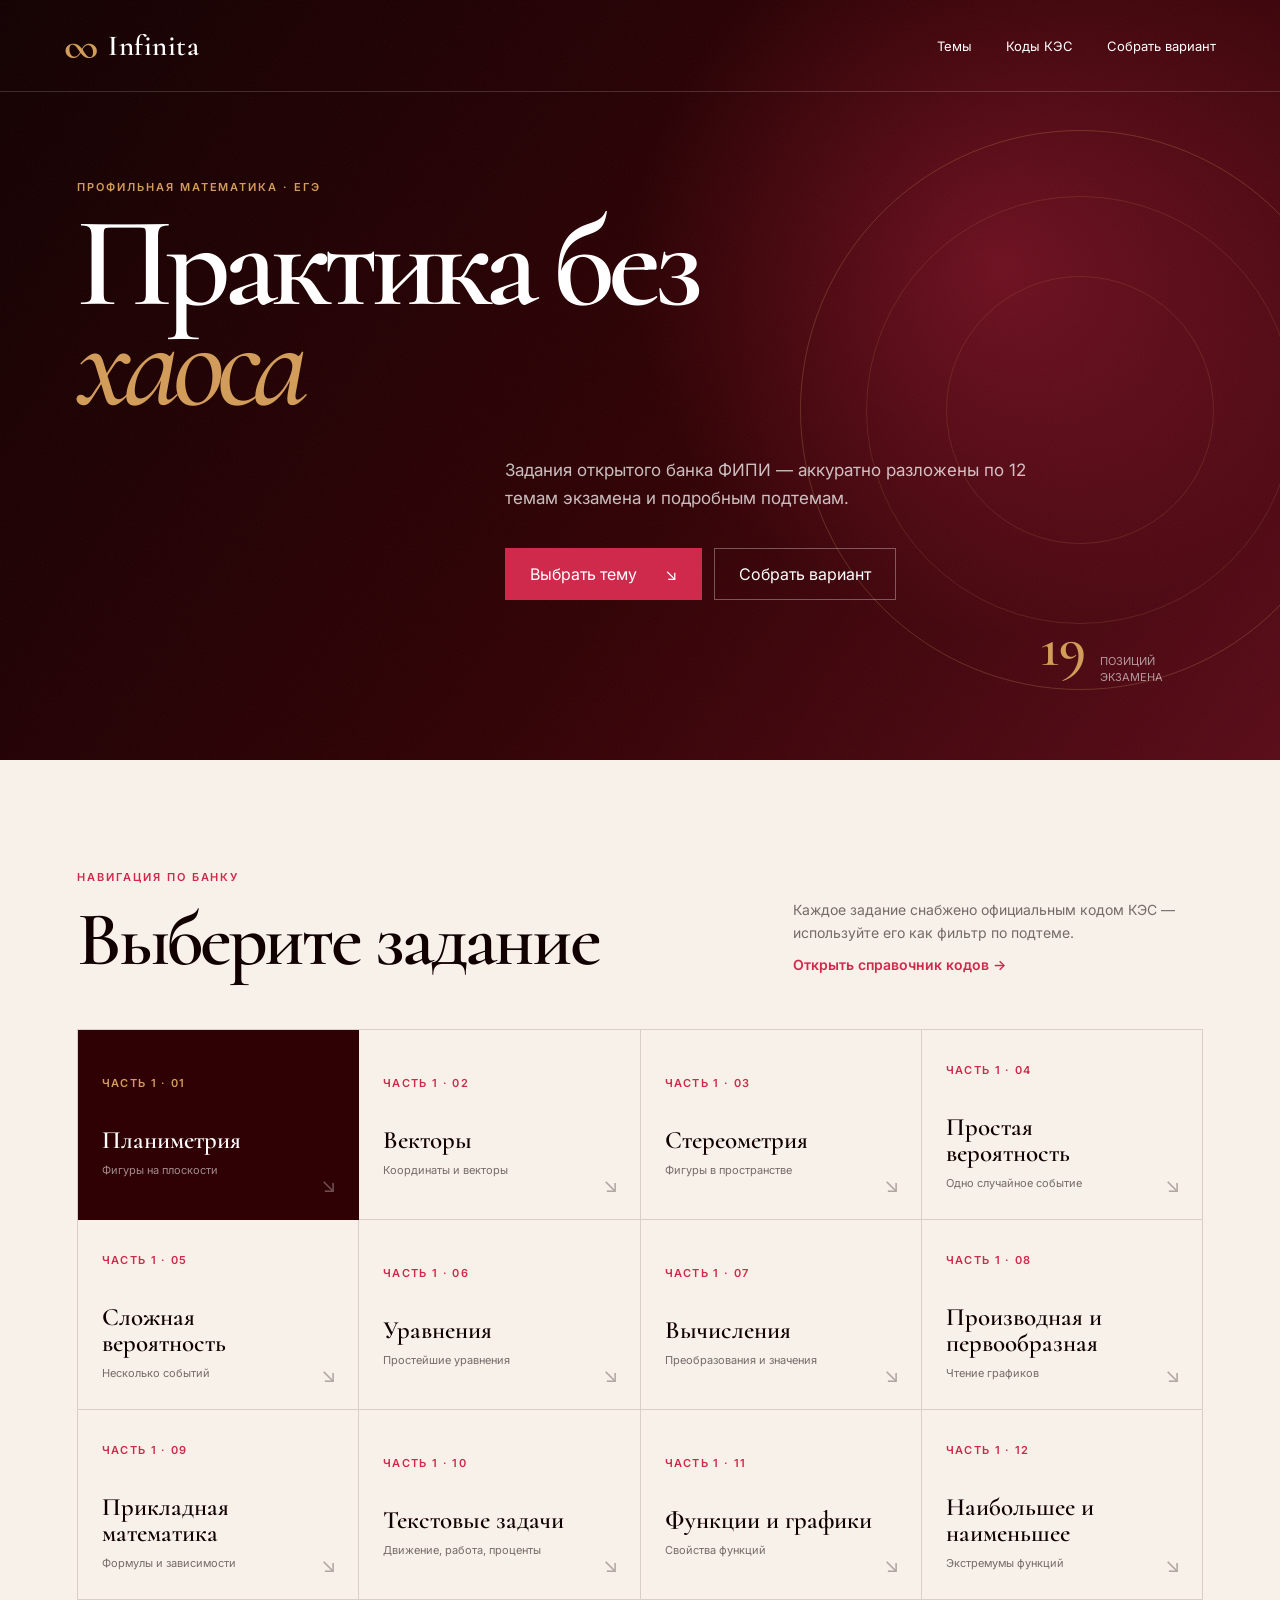
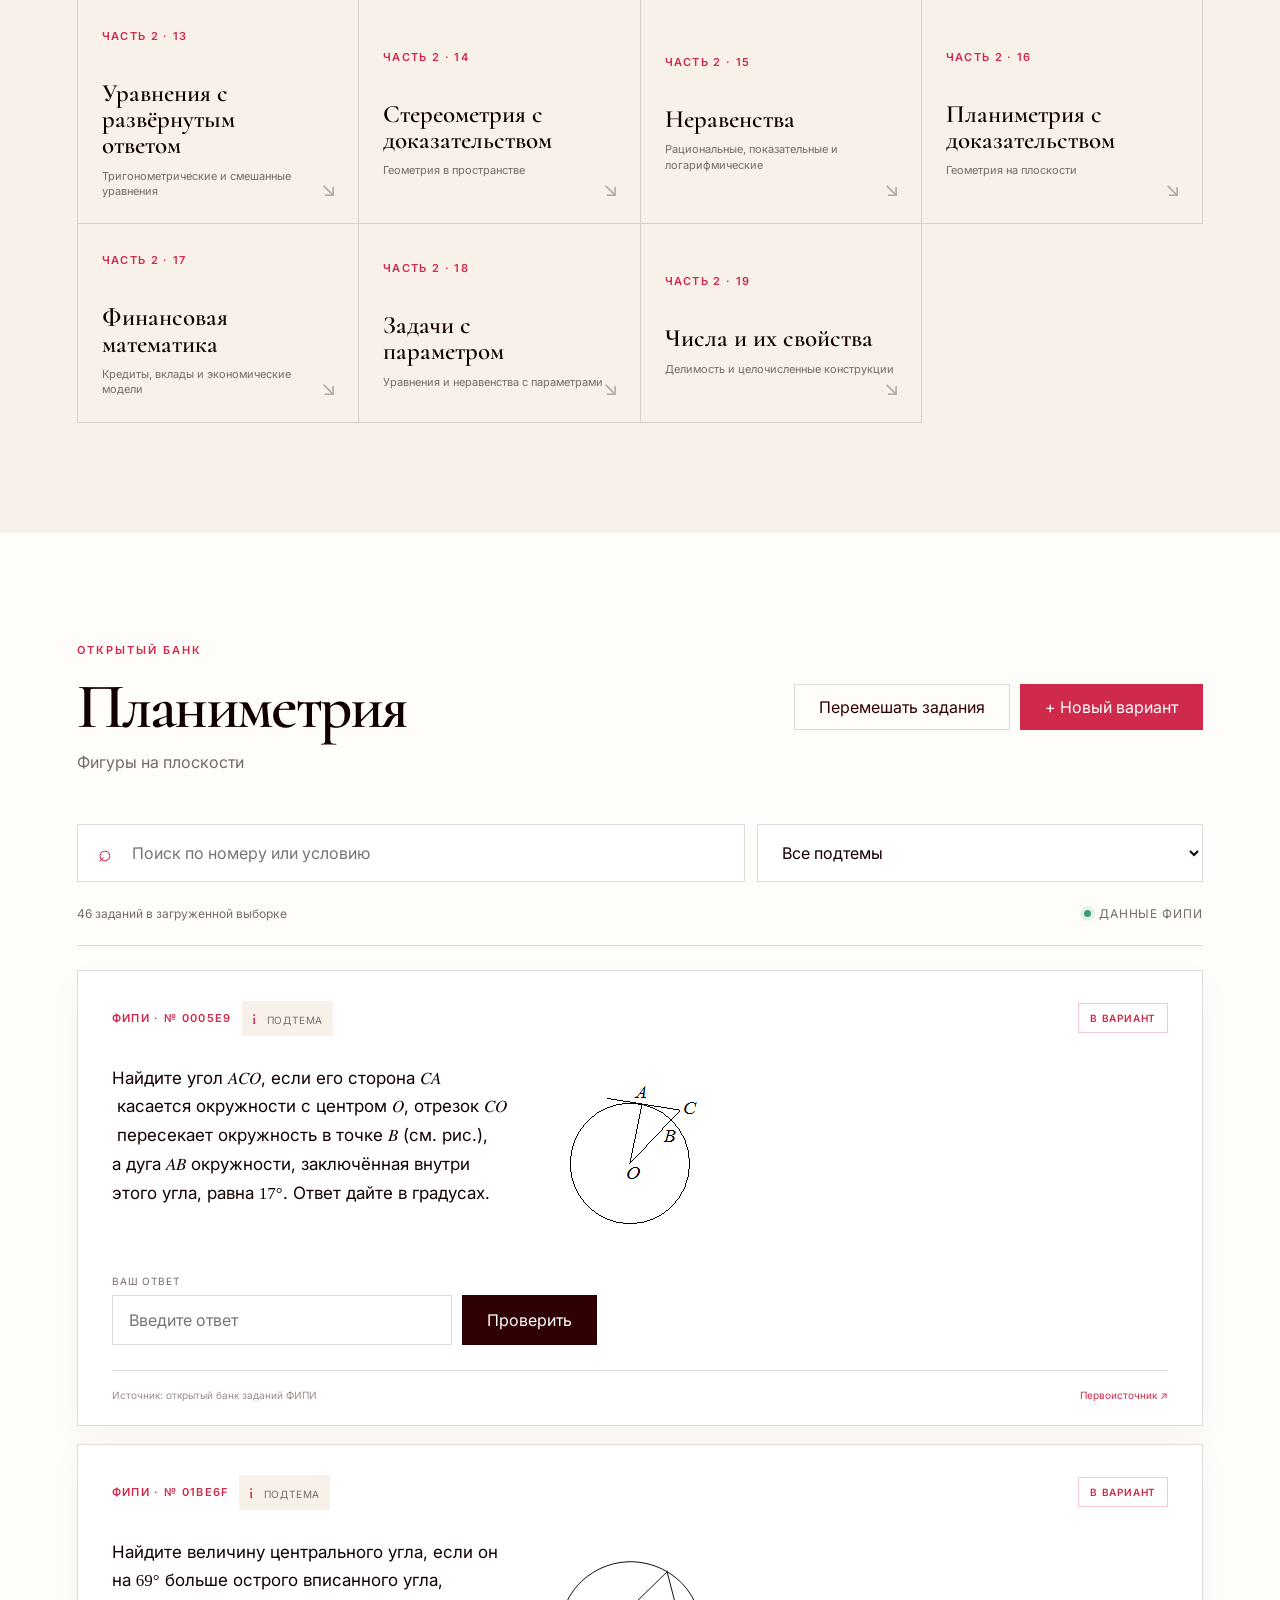
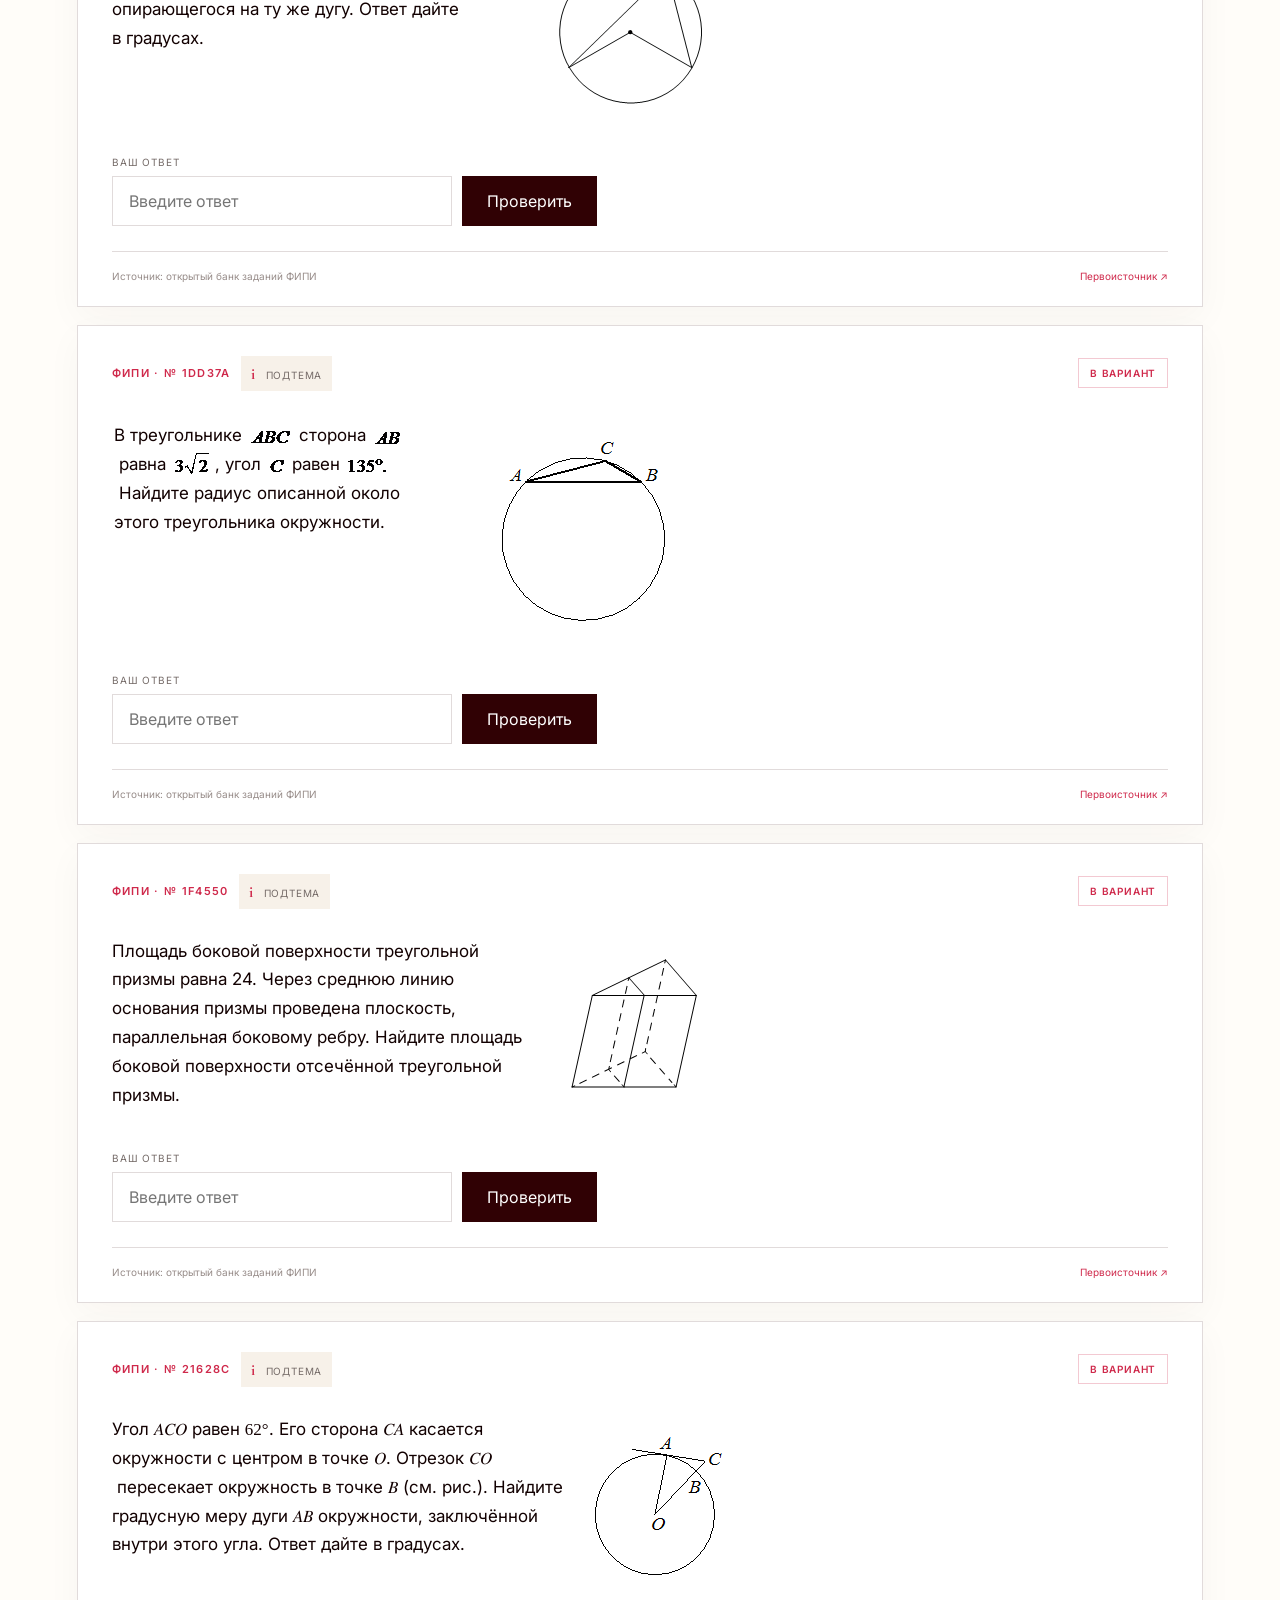
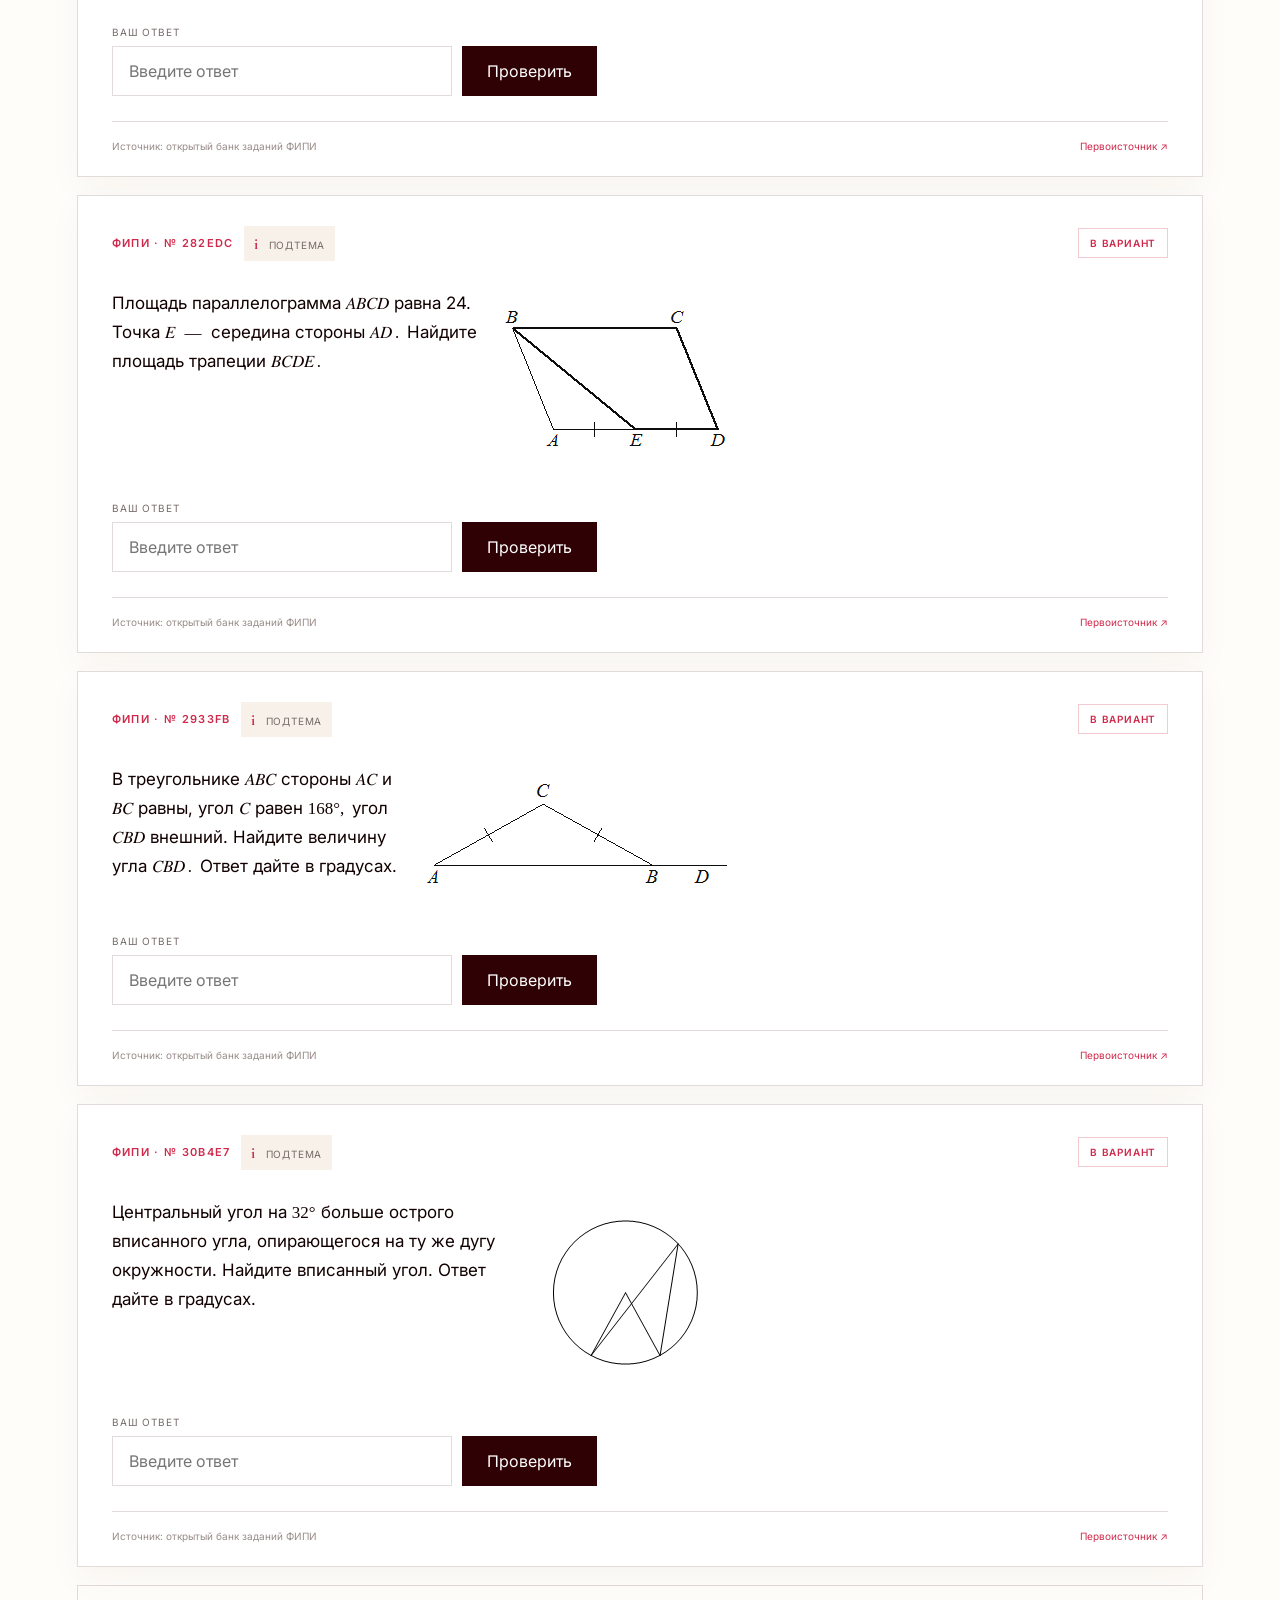
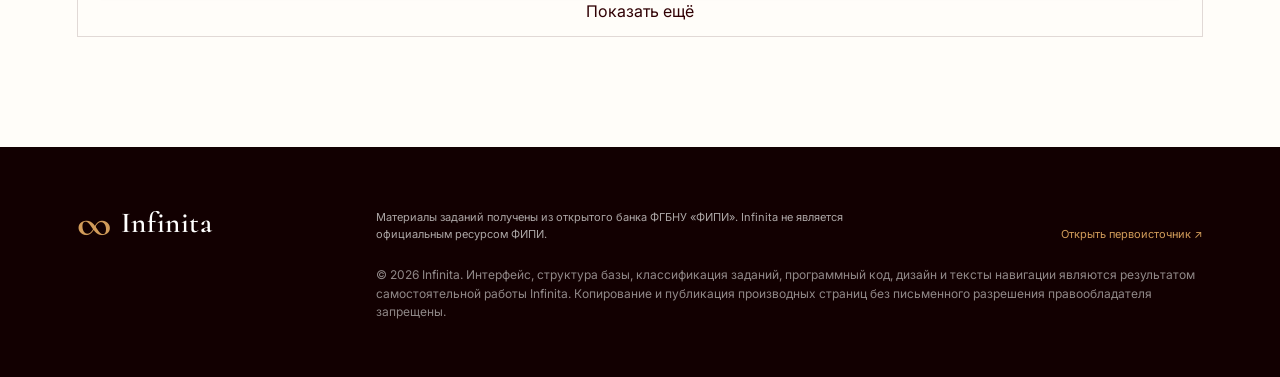
==== commit 61ac3f75: "Update site files" ====
--- a/index.html
+++ b/index.html
@@ -4,6 +4,8 @@
   <meta charset="utf-8">
   <meta name="viewport" content="width=device-width, initial-scale=1">
   <meta name="description" content="Банк заданий ЕГЭ по профильной математике от Infinita">
+  <meta name="author" content="Infinita">
+  <meta name="copyright" content="© 2026 Infinita. Интерфейс, структура базы, классификация, код и оформление защищены. Материалы заданий получены из открытого банка ФГБНУ «ФИПИ».">
   <title>Банк заданий ЕГЭ — Infinita</title>
   <link rel="preconnect" href="https://fonts.googleapis.com">
   <link rel="preconnect" href="https://fonts.gstatic.com" crossorigin>
@@ -75,6 +77,7 @@
   <footer>
     <div class="brand footer-brand"><span class="brand-mark">∞</span><span class="brand-name">Infinita</span></div>
     <p>Материалы заданий получены из открытого банка ФГБНУ «ФИПИ». Infinita не является официальным ресурсом ФИПИ.</p>
+    <p class="legal-notice">© 2026 Infinita. Интерфейс, структура базы, классификация заданий, программный код, дизайн и тексты навигации являются результатом самостоятельной работы Infinita. Копирование и публикация производных страниц без письменного разрешения правообладателя запрещены.</p>
     <a href="https://ege.fipi.ru/bank/index.php?proj=AC437B34557F88EA4115D2F374B0A07B" target="_blank" rel="noopener">Открыть первоисточник ↗</a>
   </footer>
 
--- a/styles.css
+++ b/styles.css
@@ -144,8 +144,9 @@
 @keyframes shine { to { transform: translateX(100%); } }
 .error-box { padding: 28px; color: var(--error); background: rgba(189,39,68,.07); border: 1px solid rgba(189,39,68,.18); }
 
-footer { padding: 55px max(6vw, 30px); display: grid; grid-template-columns: 1fr 2fr 1fr; align-items: end; gap: 35px; color: rgba(255,255,255,.65); background: var(--ink); font-size: 11px; line-height: 1.6; }
-.footer-brand { color: white; } footer p { max-width: 560px; margin: 0; } footer > a { justify-self: end; color: var(--gold); text-decoration: none; }
+footer { padding: 55px max(6vw, 30px); display: grid; grid-template-columns: 1fr 2fr 1fr; align-items: end; gap: 22px 35px; color: rgba(255,255,255,.65); background: var(--ink); font-size: 11px; line-height: 1.6; }
+.footer-brand { color: white; } footer p { max-width: 560px; margin: 0; } footer > a { grid-column: 3; grid-row: 1; justify-self: end; color: var(--gold); text-decoration: none; }
+.legal-notice { grid-column: 2 / 4; grid-row: 2; max-width: 920px; font-size: 12px; line-height: 1.55; opacity: .82; }
 
 dialog { width: 100%; height: 100%; max-width: none; max-height: none; padding: 0; border: 0; background: rgba(18,0,1,.76); }
 dialog::backdrop { background: rgba(18,0,1,.76); }
@@ -176,7 +177,7 @@
 @media (max-width: 900px) {
   .topic-grid { grid-template-columns: repeat(3, 1fr); }
   .hero-lead, .hero-actions { margin-left: 15%; }
-  footer { grid-template-columns: 1fr; } footer > a { justify-self: start; }
+  footer { grid-template-columns: 1fr; } footer > a, .legal-notice { grid-column: auto; grid-row: auto; justify-self: start; }
 }
 @media (max-width: 640px) {
   .site-header { height: 72px; padding: 0 20px; }.header-nav a { display: none; }
